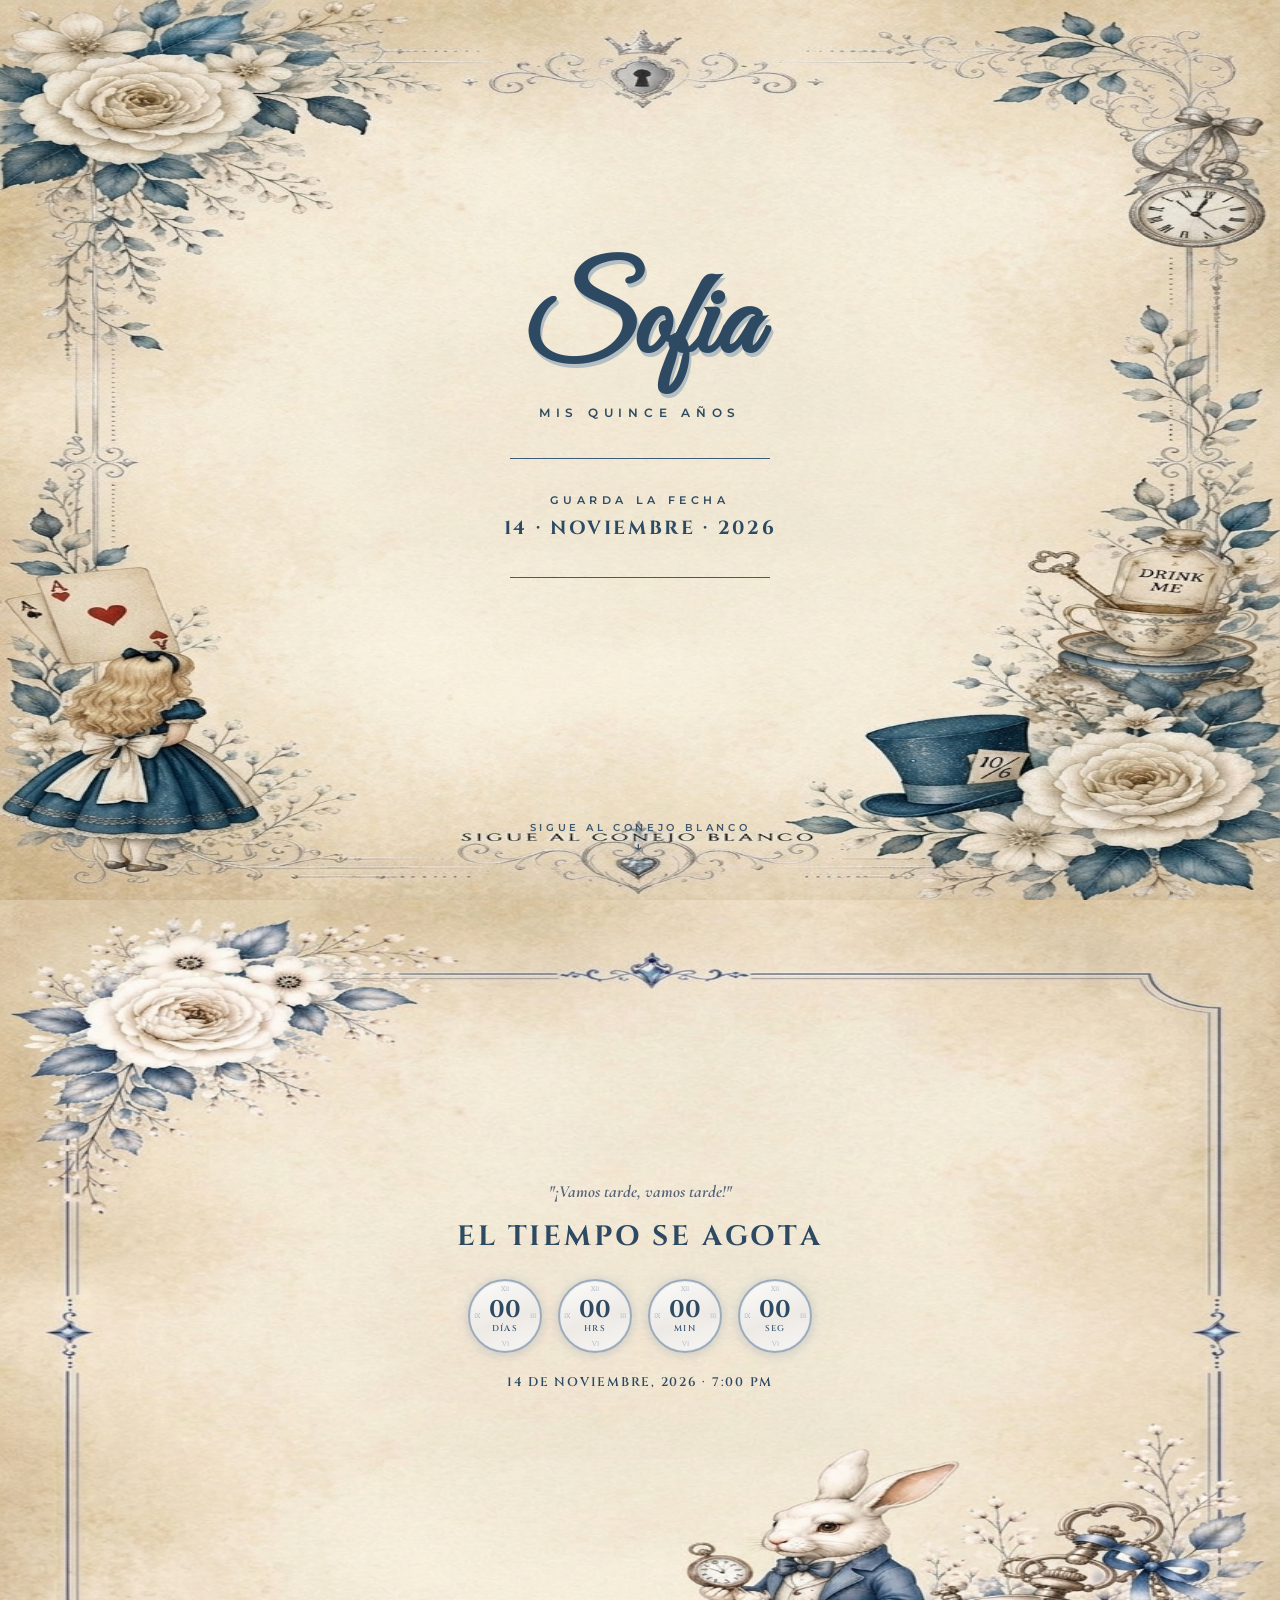
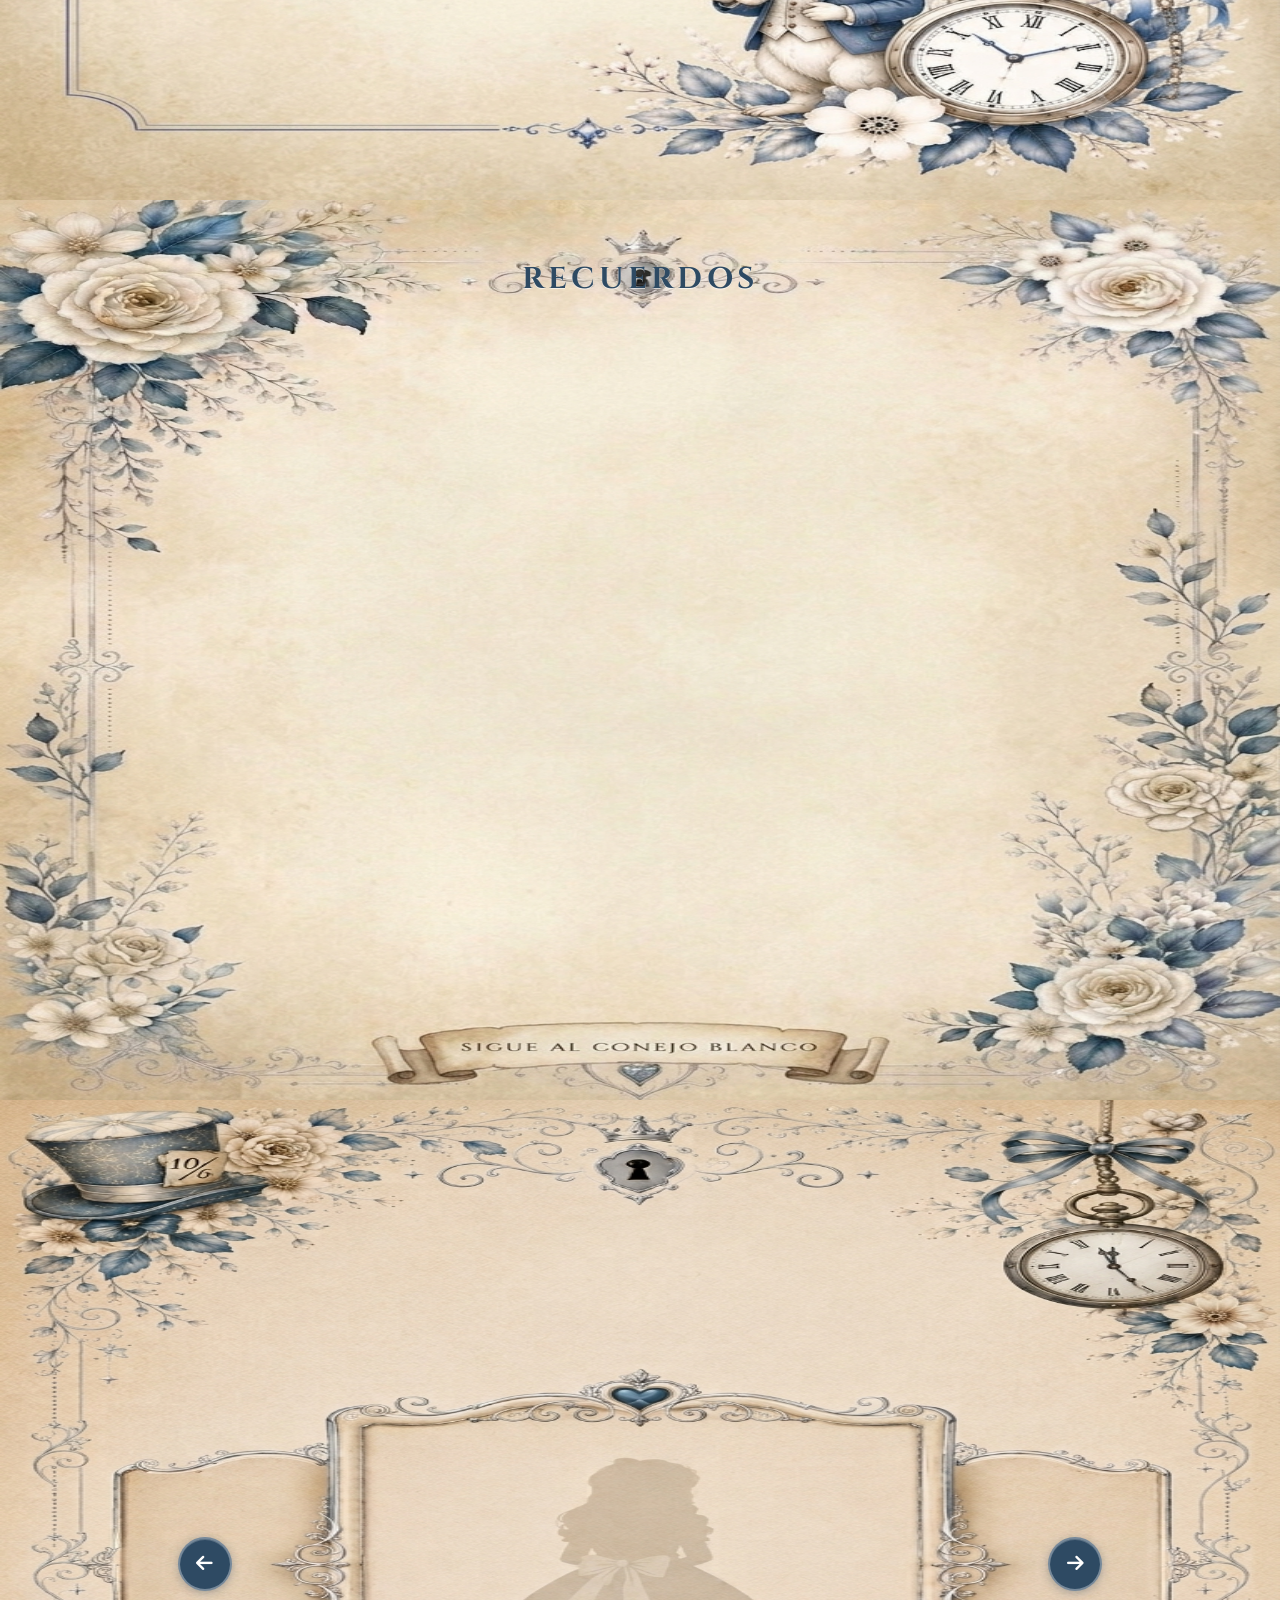
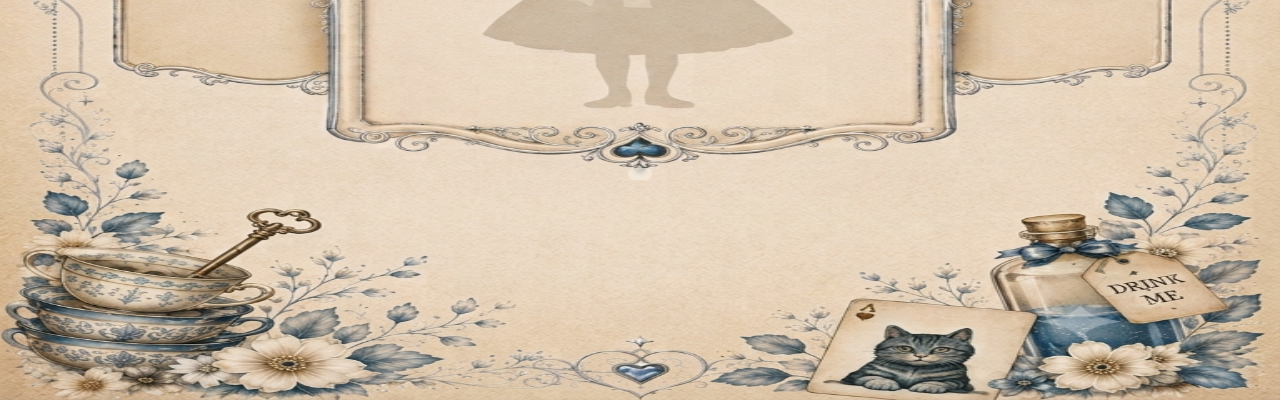
==== index.html @ 4b19b715 "Invitación XV años Sofia" ====
<!DOCTYPE html>
<html lang="es">
<head>
  <meta charset="UTF-8">
  <meta name="viewport" content="width=device-width, initial-scale=1.0">
  <meta name="description" content="Invitación XV Años de Sofia · Alicia en el País de las Maravillas">
  <title>XV Años de Sofia · Alicia en el País de las Maravillas</title>
  <link rel="stylesheet" href="https://cdnjs.cloudflare.com/ajax/libs/font-awesome/6.5.1/css/all.min.css">
  <link rel="stylesheet" href="css/main.css">
</head>
<body>

  <!-- Sección 1 — Presentación -->
  <section id="presentacion" class="invite-card" style="--ar: 853/1280;">
    <img class="bg reveal" src="assets/images/bg-presentacion.png" alt="Marco decorativo Alicia en el País de las Maravillas">

    <div class="content">
      <h1 class="name" id="presentacion-name">
        <span class="name__shadow" aria-hidden="true">Sofia</span>
        <span class="name__front">Sofia</span>
      </h1>
      <p class="subtitle" id="presentacion-subtitle">Mis quince años</p>
      <div class="presentacion__line" id="presentacion-line" aria-hidden="true"></div>
      <div class="date-tag">
        <span class="date-tag__label" id="presentacion-guarda">Guarda la fecha</span>
        <span class="date-tag__value" id="presentacion-fecha">14 · Noviembre · 2026</span>
      </div>
      <div class="presentacion__line presentacion__line--bottom" id="presentacion-line-bottom" aria-hidden="true"></div>
    </div>

    <a href="#contador" class="scroll-cue">
      Sigue al Conejo Blanco
      <span class="arrow">↓</span>
    </a>
  </section>

  <!-- Sección 2 — Contador -->
  <section id="contador" class="invite-card" style="--ar: 904/1280;">
    <img class="bg reveal" src="assets/images/bg-contador.png" alt="Marco decorativo del Conejo Blanco">

    <div class="content">
      <p class="eyebrow reveal">"¡Vamos tarde, vamos tarde!"</p>
      <h2 class="heading reveal draw-title" data-draw="El tiempo se agota">El tiempo se agota</h2>

      <div class="countdown reveal" id="countdown">
        <div class="watch">
          <span class="roman xii">XII</span><span class="roman iii">III</span>
          <span class="roman vi">VI</span><span class="roman ix">IX</span>
          <span class="watch__num" id="cd-days">00</span>
          <span class="watch__label">Días</span>
        </div>
        <div class="watch">
          <span class="roman xii">XII</span><span class="roman iii">III</span>
          <span class="roman vi">VI</span><span class="roman ix">IX</span>
          <span class="watch__num" id="cd-hours">00</span>
          <span class="watch__label">Hrs</span>
        </div>
        <div class="watch">
          <span class="roman xii">XII</span><span class="roman iii">III</span>
          <span class="roman vi">VI</span><span class="roman ix">IX</span>
          <span class="watch__num" id="cd-mins">00</span>
          <span class="watch__label">Min</span>
        </div>
        <div class="watch">
          <span class="roman xii">XII</span><span class="roman iii">III</span>
          <span class="roman vi">VI</span><span class="roman ix">IX</span>
          <span class="watch__num" id="cd-secs">00</span>
          <span class="watch__label">Seg</span>
        </div>
      </div>

      <p class="date-small reveal">14 de noviembre, 2026 · 7:00 PM</p>
    </div>
  </section>

  <!-- Sección 3 — Galería -->
  <section id="galeria" class="invite-card" style="--ar: 848/1256;">
    <img class="bg reveal" src="assets/galeria/fondo.png" alt="Marco decorativo con rosas azules y blancas">

    <div class="content">
      <h2 class="galeria__title reveal draw-title" data-draw="Recuerdos">Recuerdos</h2>

      <div class="galeria__frames" id="galeria-frames">
        <figure class="g-frame g-frame--gold"   style="--top:13%; --left:7%;  --rot:-6deg;">
          <div class="g-frame__mat"><img class="g-frame__photo" src="assets/galeria/download.jpg" alt="Sofia"></div>
        </figure>
        <figure class="g-frame g-frame--silver" style="--top:15%; --left:55%; --rot:5deg;">
          <div class="g-frame__mat"><img class="g-frame__photo" src="assets/galeria/download (1).jpg" alt="Sofia"></div>
        </figure>
        <figure class="g-frame g-frame--silver" style="--top:40%; --left:16%; --rot:4deg;">
          <div class="g-frame__mat"><img class="g-frame__photo" src="assets/galeria/download.jpg" alt="Sofia"></div>
        </figure>
        <figure class="g-frame g-frame--gold"   style="--top:41%; --left:57%; --rot:-5deg;">
          <div class="g-frame__mat"><img class="g-frame__photo" src="assets/galeria/download (1).jpg" alt="Sofia"></div>
        </figure>
        <figure class="g-frame g-frame--gold"   style="--top:64%; --left:9%;  --rot:5deg;">
          <div class="g-frame__mat"><img class="g-frame__photo" src="assets/galeria/download.jpg" alt="Sofia"></div>
        </figure>
        <figure class="g-frame g-frame--silver" style="--top:65%; --left:53%; --rot:-4deg;">
          <div class="g-frame__mat"><img class="g-frame__photo" src="assets/galeria/download (1).jpg" alt="Sofia"></div>
        </figure>
      </div>
    </div>
  </section>

  <!-- Sección 4 — Galería 2 (carrusel) -->
  <section id="galeria2" class="invite-card" style="--ar: 853/1280;">
    <img class="bg reveal" src="assets/images/bg-carrusel.png" alt="Galería con marco victoriano y flechas">

    <div class="content">
      <div class="carrusel" id="carrusel">
        <div class="carrusel__viewport"></div>

        <button type="button" class="carrusel__btn carrusel__btn--prev" aria-label="Foto anterior">
          <i class="fa-solid fa-arrow-left" aria-hidden="true"></i>
        </button>
        <button type="button" class="carrusel__btn carrusel__btn--next" aria-label="Foto siguiente">
          <i class="fa-solid fa-arrow-right" aria-hidden="true"></i>
        </button>

        <div class="carrusel__dots" role="tablist" aria-label="Fotos de la galería"></div>
      </div>
    </div>
  </section>

  <script type="module" src="js/main.js"></script>
</body>
</html>
---- css/main.css ----
@import url('base.css');
@import url('presentacion.css');
@import url('contador.css');
@import url('galeria.css');
@import url('galeria2.css');
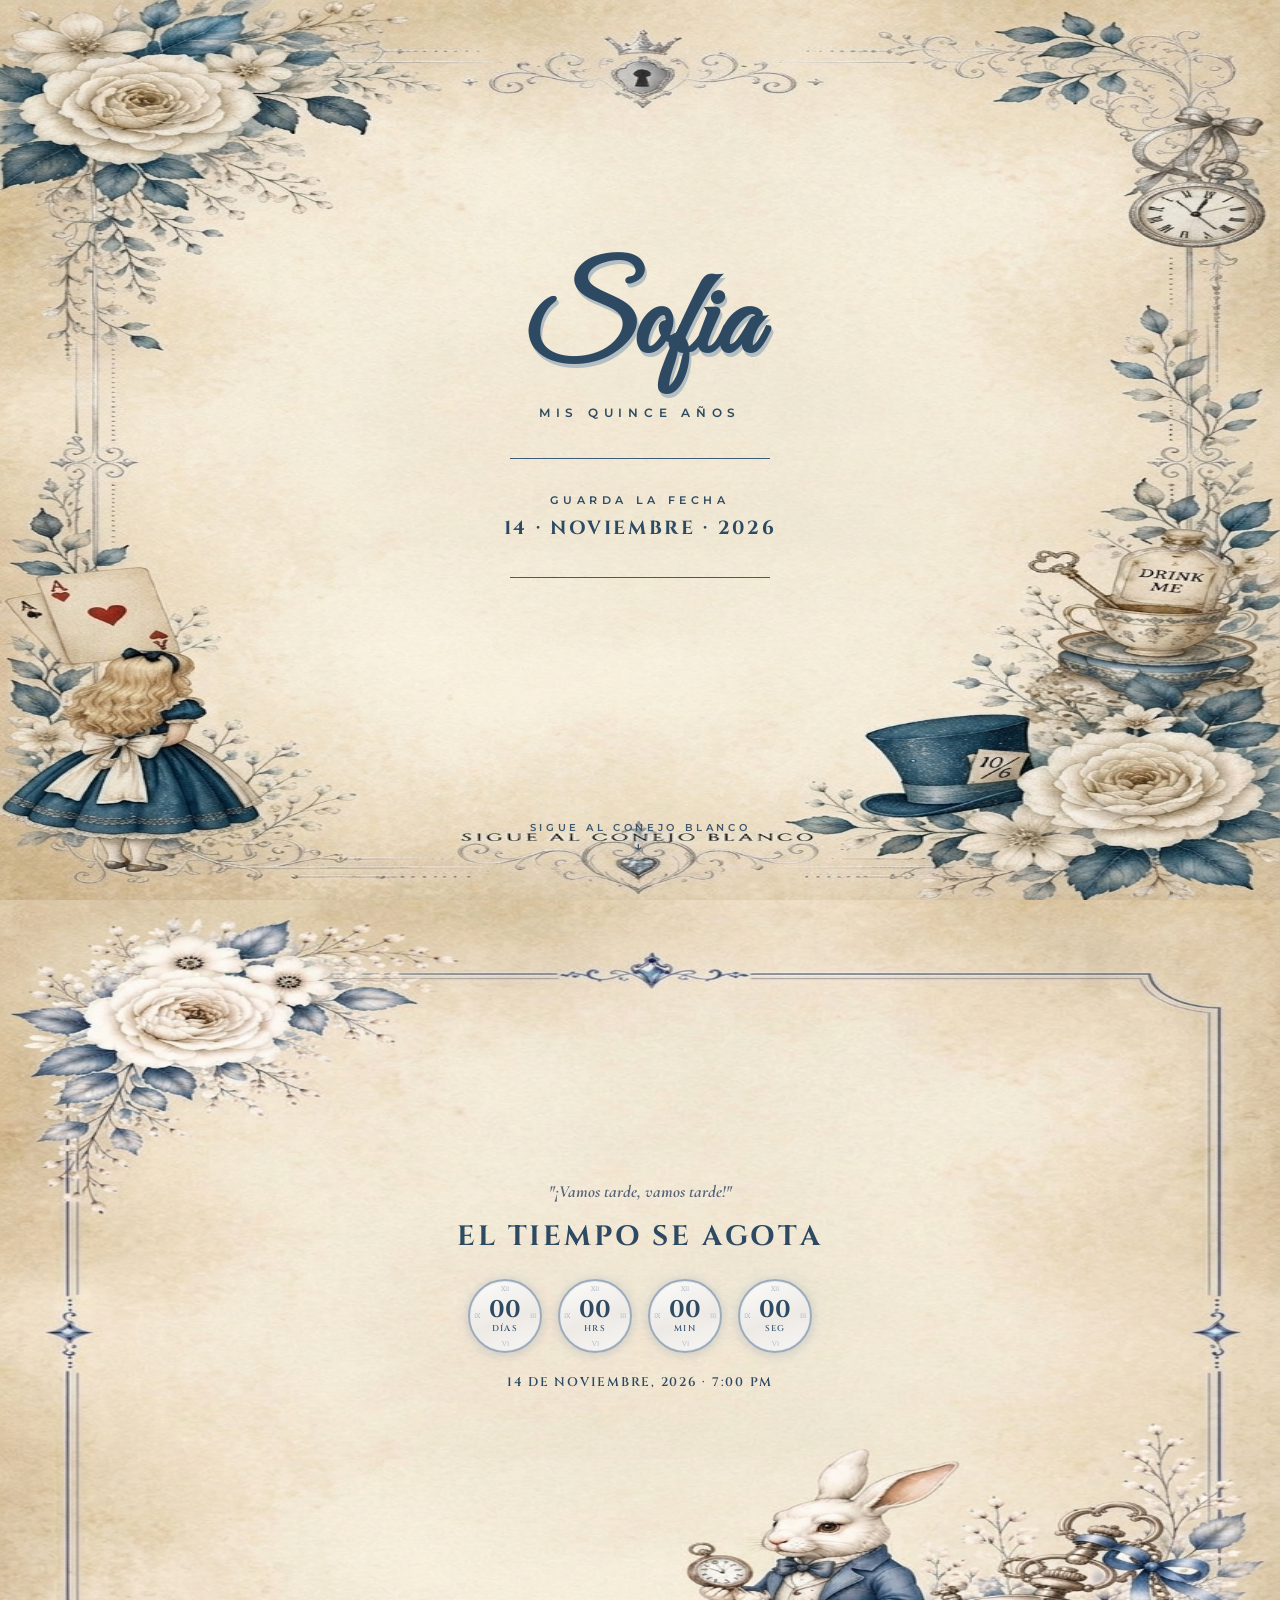
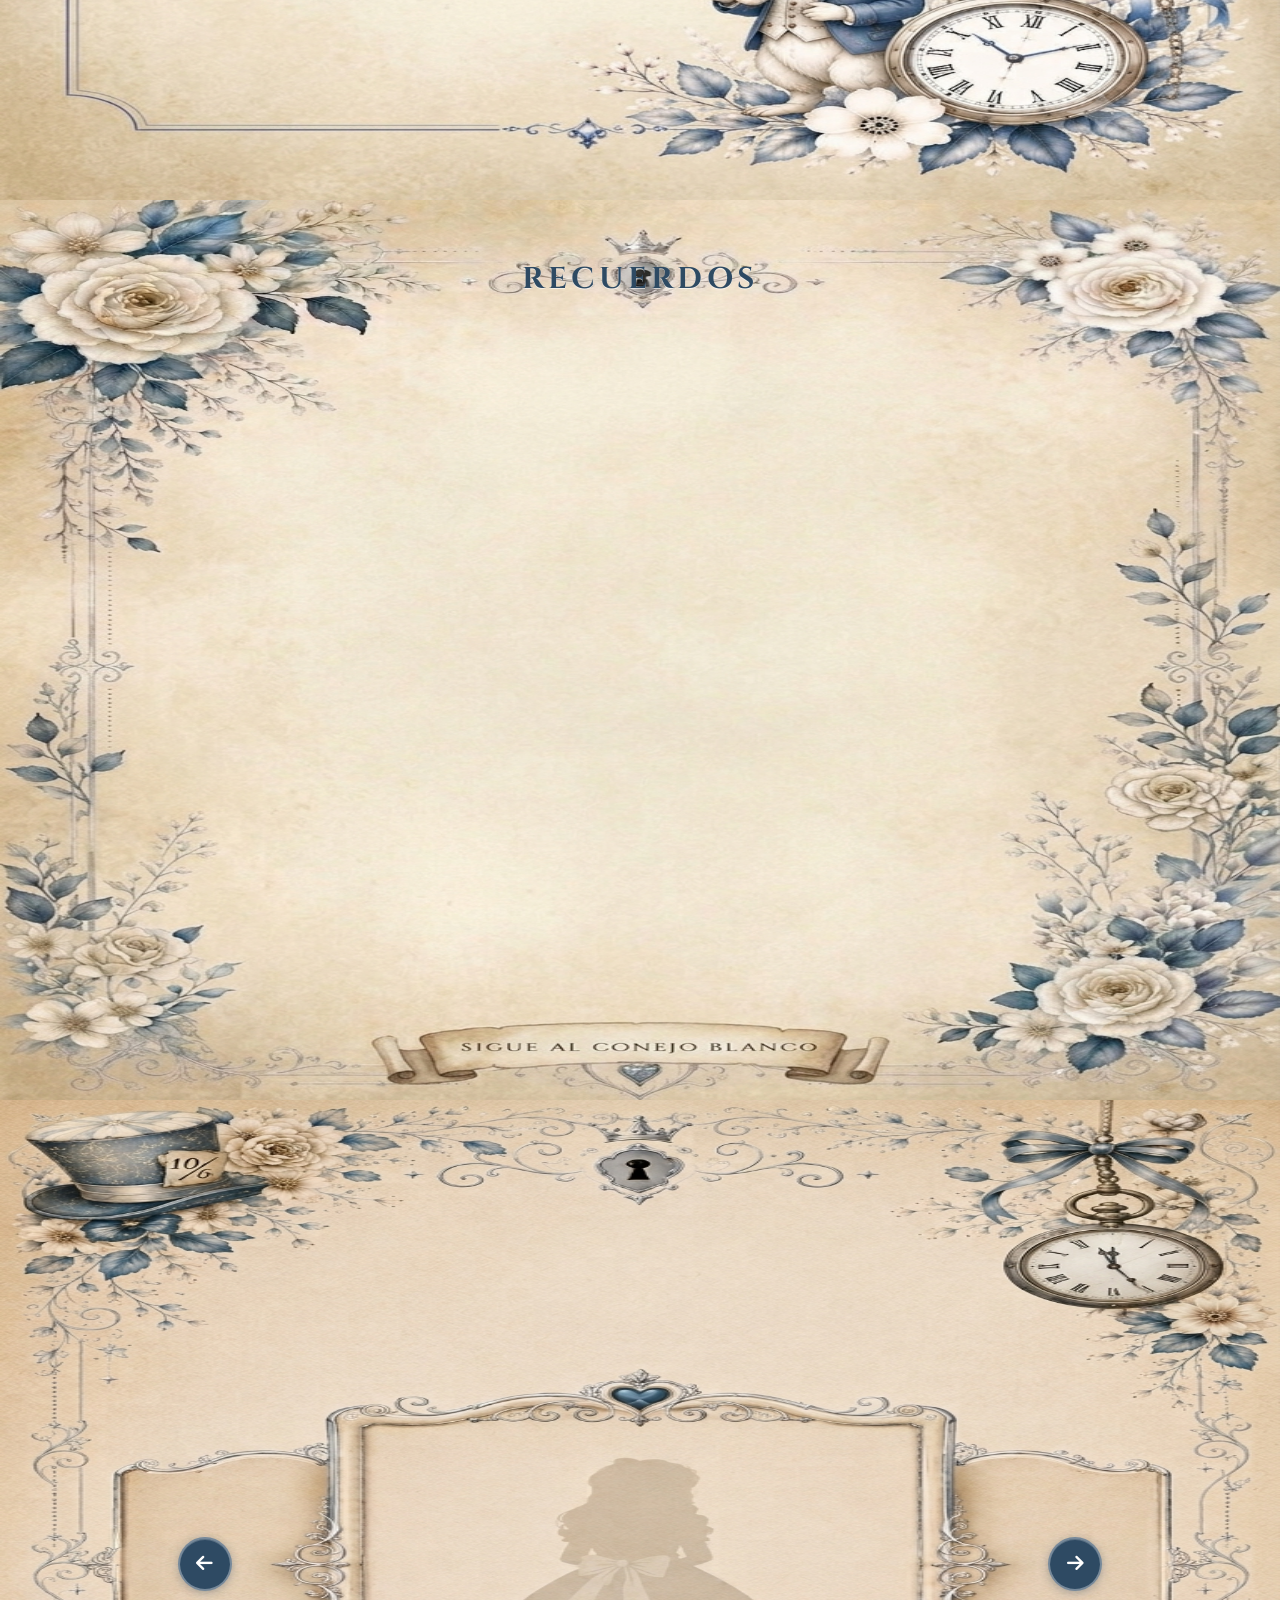
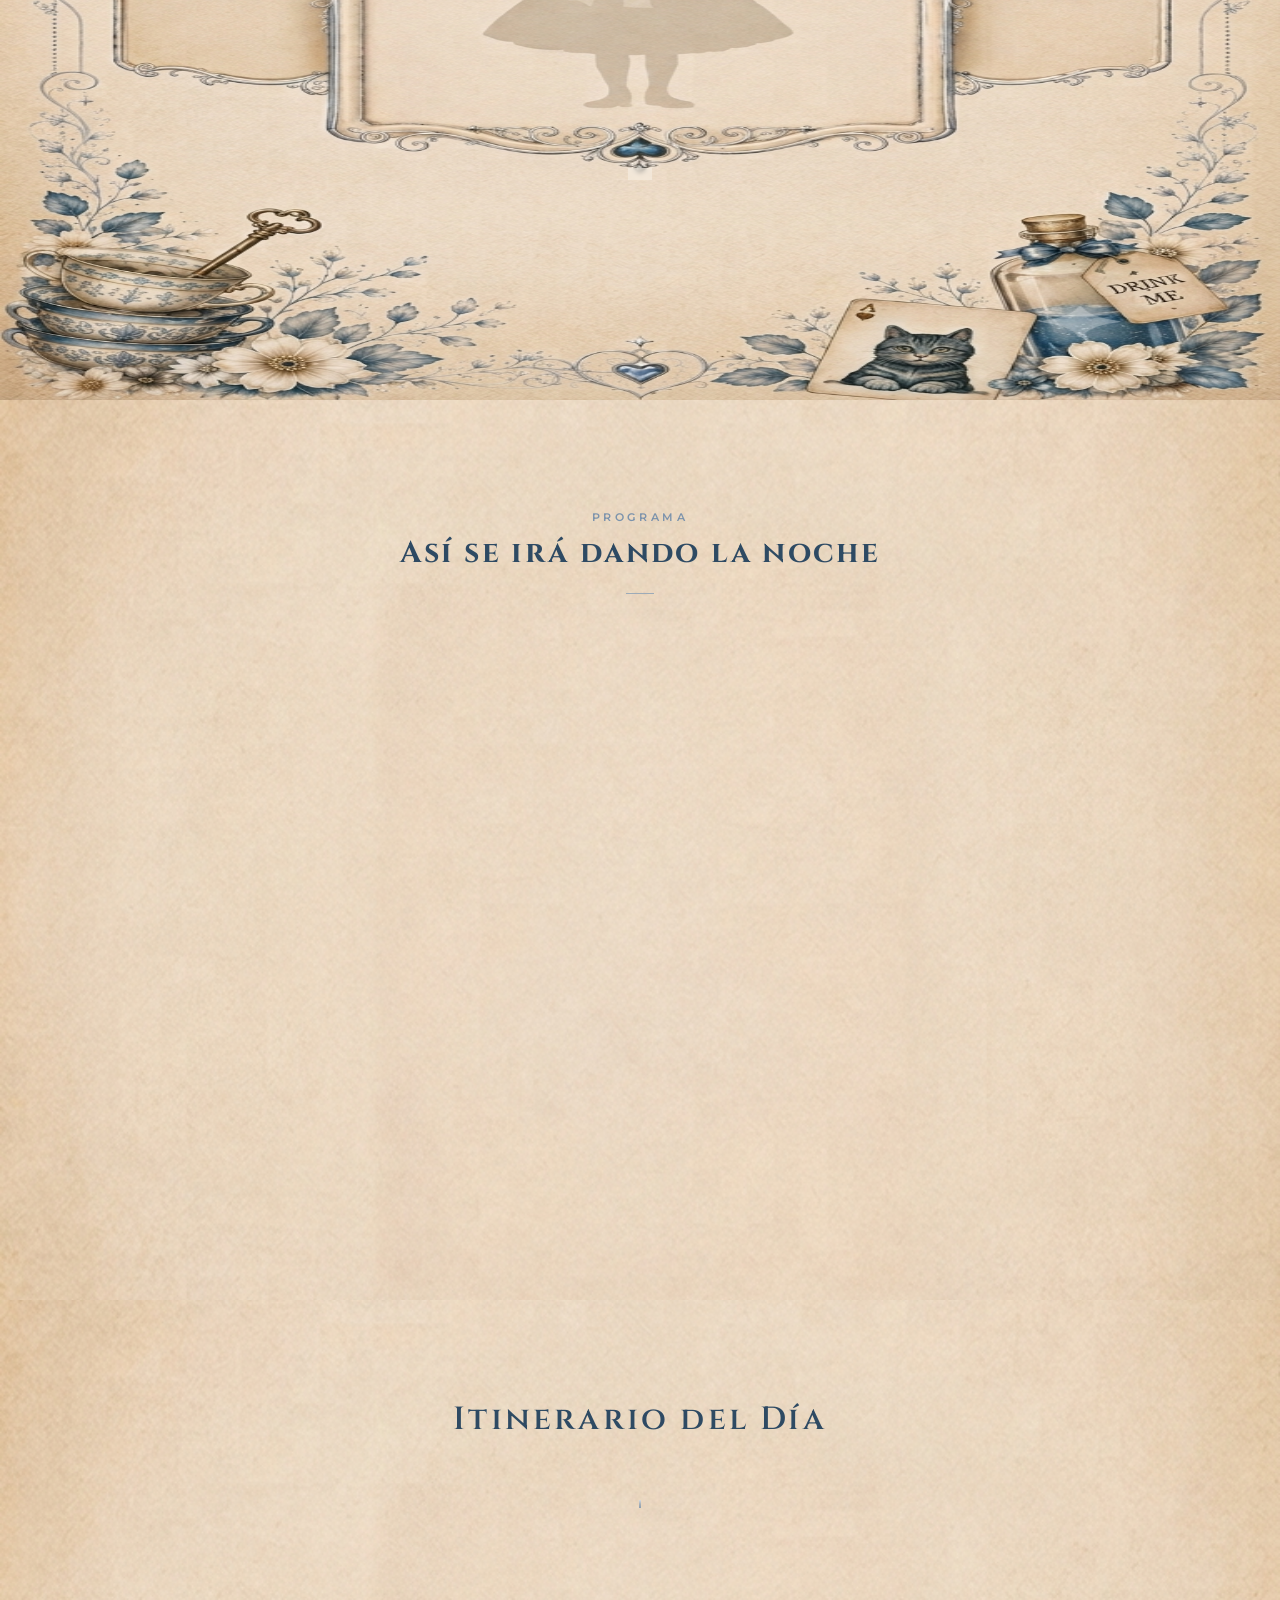
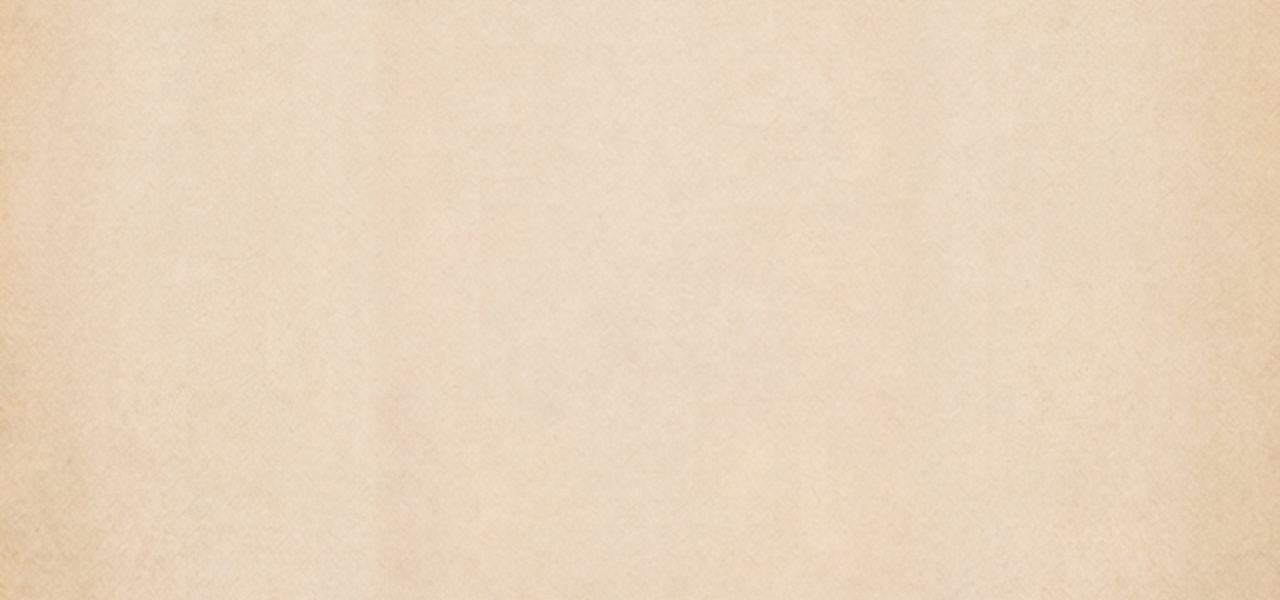
==== commit 3e3061e5: "primera fase" ====
--- a/index.html
+++ b/index.html
@@ -123,6 +123,57 @@
     </div>
   </section>
 
+  <!-- Sección 5 — Itinerario -->
+  <section id="itinerario" class="invite-card" style="--ar: 768/1376;">
+    <img class="bg reveal" src="assets/images/bg-itinerario.png" alt="Fondo decorativo del itinerario">
+
+    <div class="content">
+      <header class="itinerario__header reveal">
+        <p class="itinerario__eyebrow">Programa</p>
+        <h2 class="itinerario__title">Así se irá dando la noche</h2>
+        <div class="itinerario__rule" aria-hidden="true"></div>
+      </header>
+
+      <div class="itinerario__timeline" id="itinerario-timeline">
+        <svg class="itinerario__thread" id="itinerario-thread" aria-hidden="true">
+          <defs>
+            <linearGradient id="itinerario-gradient" x1="0" y1="0" x2="0" y2="1">
+              <stop offset="0%" stop-color="var(--silver-bright)" />
+              <stop offset="55%" stop-color="var(--silver-mid)" />
+              <stop offset="100%" stop-color="var(--slate-blue)" />
+            </linearGradient>
+          </defs>
+          <path id="itinerario-thread-path" d="" fill="none" stroke="url(#itinerario-gradient)" stroke-width="3" />
+        </svg>
+        <div class="itinerario__items" id="itinerario-items"></div>
+      </div>
+    </div>
+
+    <div class="conejo" aria-hidden="true">
+      <div class="conejo__sprite" role="img" aria-label="Conejo Blanco preocupado">
+        <span class="conejo__frame conejo__frame--1"></span>
+        <span class="conejo__frame conejo__frame--2"></span>
+        <span class="conejo__frame conejo__frame--3"></span>
+      </div>
+    </div>
+  </section>
+
+  <!-- Sección 6 — Itinerario 2 (alternado) -->
+  <section id="itinerario2" class="invite-card" style="--ar: 768/1376;">
+    <img class="bg reveal" src="assets/images/bg-itinerario.png" alt="Fondo decorativo del itinerario">
+
+    <div class="content">
+      <header class="it2__header reveal">
+        <h2 class="it2__title">Itinerario del Día</h2>
+      </header>
+
+      <div class="it2__timeline" id="itinerario2-timeline">
+        <div class="it2__line" aria-hidden="true"></div>
+        <div class="it2__items" id="itinerario2-items"></div>
+      </div>
+    </div>
+  </section>
+
   <script type="module" src="js/main.js"></script>
 </body>
 </html>
--- a/css/main.css
+++ b/css/main.css
@@ -3,3 +3,5 @@
 @import url('contador.css');
 @import url('galeria.css');
 @import url('galeria2.css');
+@import url('itinerario.css');
+@import url('itinerario2.css');
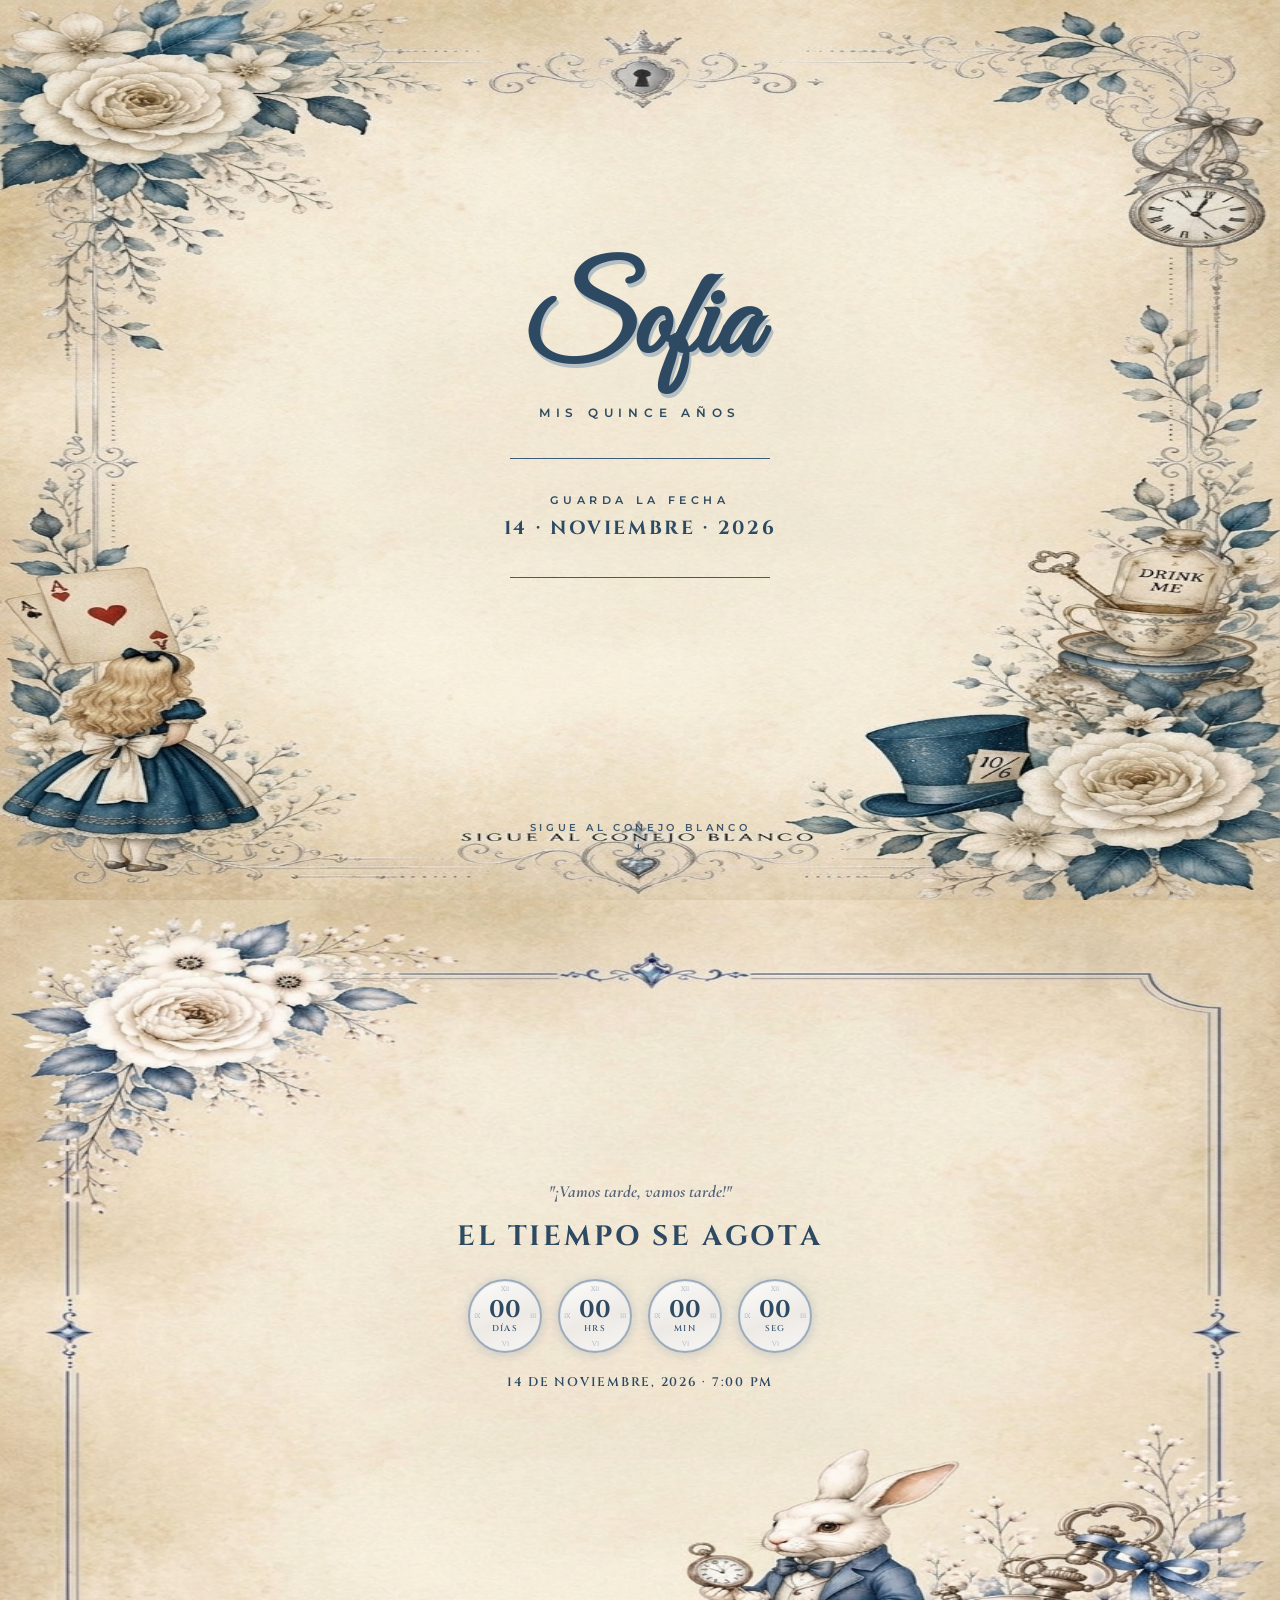
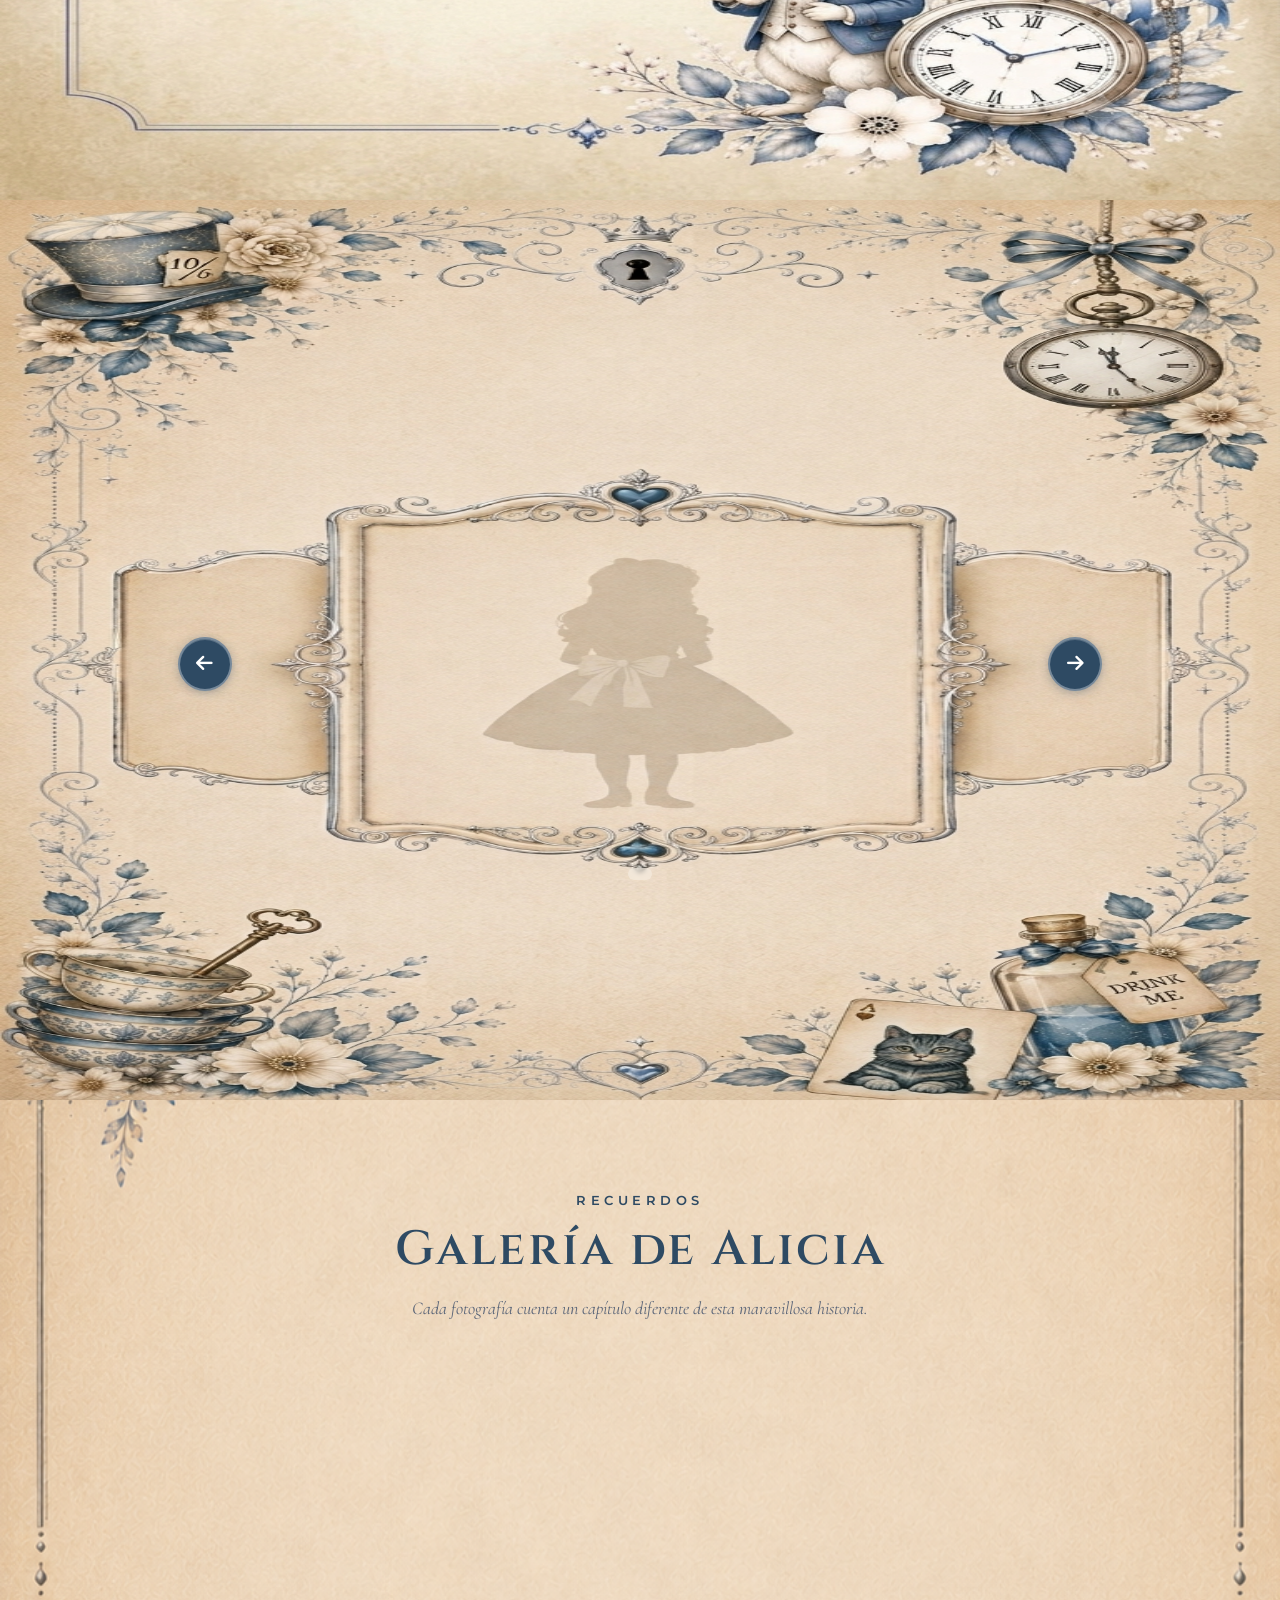
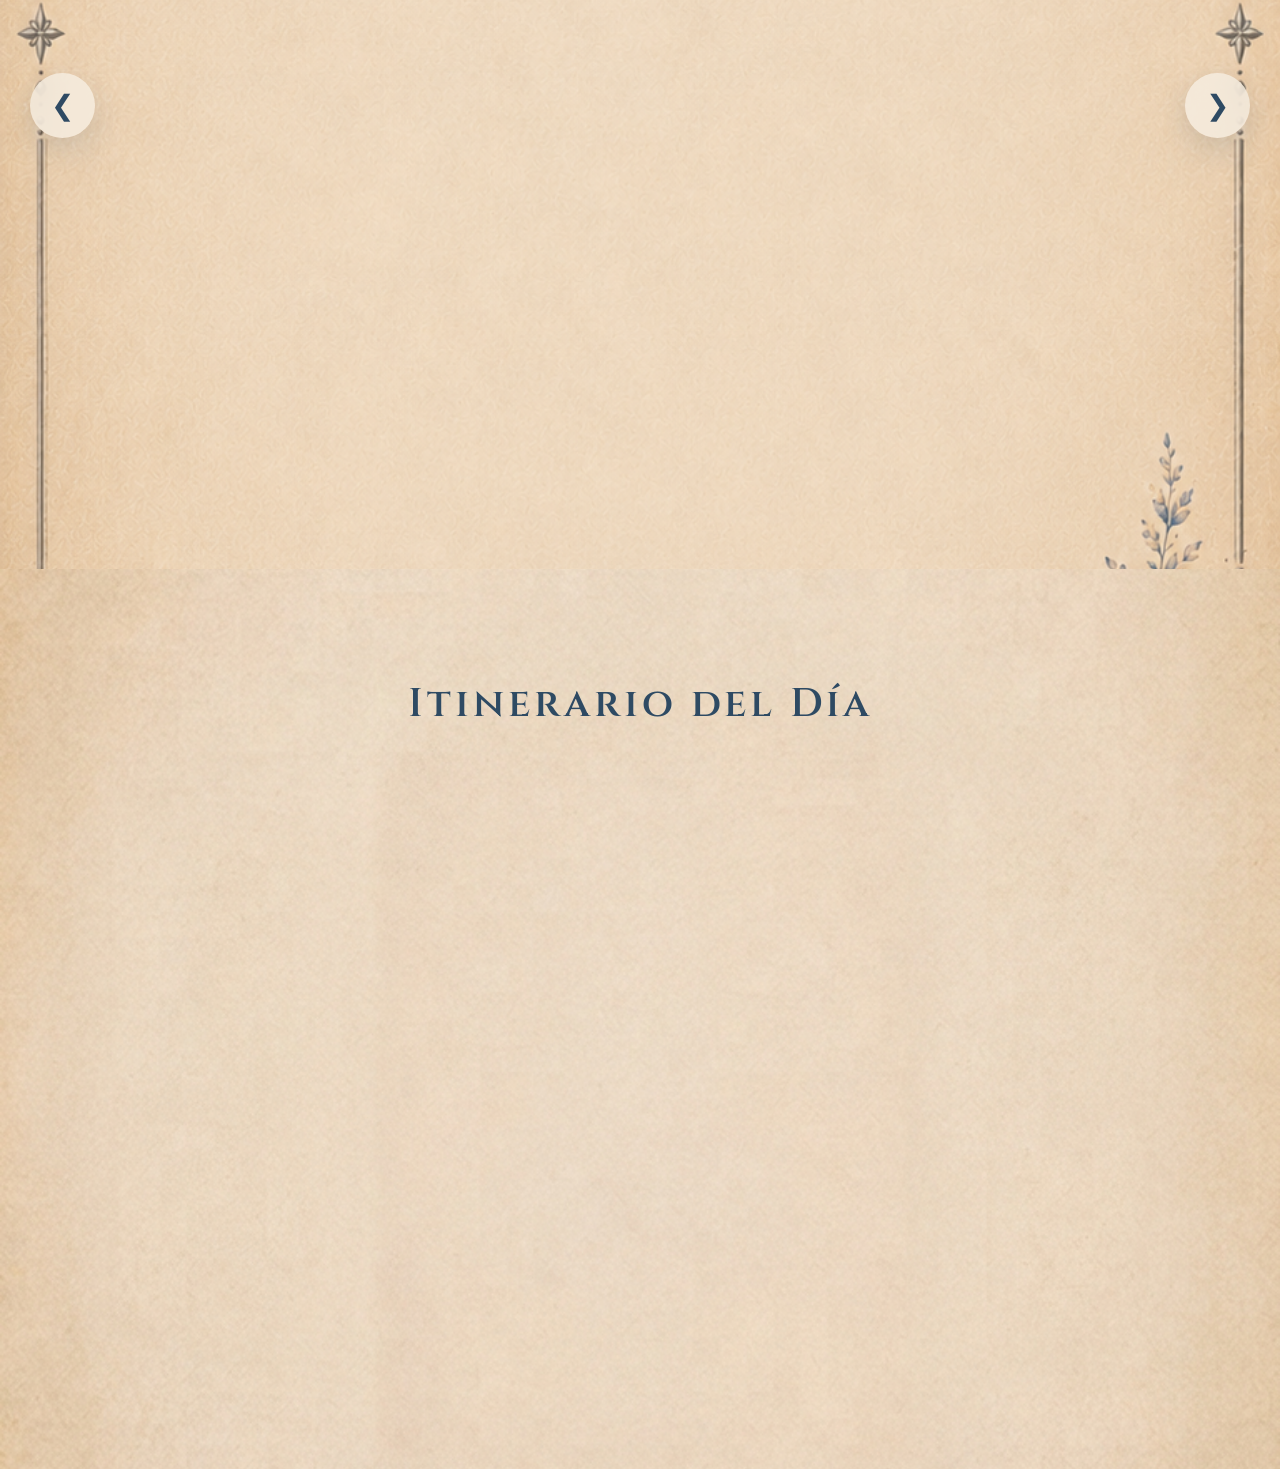
==== commit 84c1ef83: "nueva galeria y animacion en itinerario" ====
--- a/index.html
+++ b/index.html
@@ -73,42 +73,12 @@
     </div>
   </section>
 
-  <!-- Sección 3 — Galería -->
-  <section id="galeria" class="invite-card" style="--ar: 848/1256;">
-    <img class="bg reveal" src="assets/galeria/fondo.png" alt="Marco decorativo con rosas azules y blancas">
-
-    <div class="content">
-      <h2 class="galeria__title reveal draw-title" data-draw="Recuerdos">Recuerdos</h2>
-
-      <div class="galeria__frames" id="galeria-frames">
-        <figure class="g-frame g-frame--gold"   style="--top:13%; --left:7%;  --rot:-6deg;">
-          <div class="g-frame__mat"><img class="g-frame__photo" src="assets/galeria/download.jpg" alt="Sofia"></div>
-        </figure>
-        <figure class="g-frame g-frame--silver" style="--top:15%; --left:55%; --rot:5deg;">
-          <div class="g-frame__mat"><img class="g-frame__photo" src="assets/galeria/download (1).jpg" alt="Sofia"></div>
-        </figure>
-        <figure class="g-frame g-frame--silver" style="--top:40%; --left:16%; --rot:4deg;">
-          <div class="g-frame__mat"><img class="g-frame__photo" src="assets/galeria/download.jpg" alt="Sofia"></div>
-        </figure>
-        <figure class="g-frame g-frame--gold"   style="--top:41%; --left:57%; --rot:-5deg;">
-          <div class="g-frame__mat"><img class="g-frame__photo" src="assets/galeria/download (1).jpg" alt="Sofia"></div>
-        </figure>
-        <figure class="g-frame g-frame--gold"   style="--top:64%; --left:9%;  --rot:5deg;">
-          <div class="g-frame__mat"><img class="g-frame__photo" src="assets/galeria/download.jpg" alt="Sofia"></div>
-        </figure>
-        <figure class="g-frame g-frame--silver" style="--top:65%; --left:53%; --rot:-4deg;">
-          <div class="g-frame__mat"><img class="g-frame__photo" src="assets/galeria/download (1).jpg" alt="Sofia"></div>
-        </figure>
-      </div>
-    </div>
-  </section>
-
-  <!-- Sección 4 — Galería 2 (carrusel) -->
+  <!-- Sección 3 — Galería (carrusel) -->
   <section id="galeria2" class="invite-card" style="--ar: 853/1280;">
     <img class="bg reveal" src="assets/images/bg-carrusel.png" alt="Galería con marco victoriano y flechas">
 
     <div class="content">
-      <div class="carrusel" id="carrusel">
+      <div class="carrusel">
         <div class="carrusel__viewport"></div>
 
         <button type="button" class="carrusel__btn carrusel__btn--prev" aria-label="Foto anterior">
@@ -123,42 +93,28 @@
     </div>
   </section>
 
-  <!-- Sección 5 — Itinerario -->
-  <section id="itinerario" class="invite-card" style="--ar: 768/1376;">
-    <img class="bg reveal" src="assets/images/bg-itinerario.png" alt="Fondo decorativo del itinerario">
+  <!-- Sección 4 — Galería coverflow -->
+  <section id="galeria-coverflow" class="invite-card" style="--ar: 941/1672;" aria-label="Galería de recuerdos">
+    <img class="bg reveal" src="assets/images/carrusel-animado.png" alt="Fondo decorativo con rosas">
 
-    <div class="content">
-      <header class="itinerario__header reveal">
-        <p class="itinerario__eyebrow">Programa</p>
-        <h2 class="itinerario__title">Así se irá dando la noche</h2>
-        <div class="itinerario__rule" aria-hidden="true"></div>
+    <div class="content gcv__content">
+      <header class="gcv__header">
+        <span class="gcv__eyebrow">Recuerdos</span>
+        <h2 class="gcv__title">Galería de Alicia</h2>
+        <p class="gcv__lead">Cada fotografía cuenta un capítulo diferente de esta maravillosa historia.</p>
       </header>
 
-      <div class="itinerario__timeline" id="itinerario-timeline">
-        <svg class="itinerario__thread" id="itinerario-thread" aria-hidden="true">
-          <defs>
-            <linearGradient id="itinerario-gradient" x1="0" y1="0" x2="0" y2="1">
-              <stop offset="0%" stop-color="var(--silver-bright)" />
-              <stop offset="55%" stop-color="var(--silver-mid)" />
-              <stop offset="100%" stop-color="var(--slate-blue)" />
-            </linearGradient>
-          </defs>
-          <path id="itinerario-thread-path" d="" fill="none" stroke="url(#itinerario-gradient)" stroke-width="3" />
-        </svg>
-        <div class="itinerario__items" id="itinerario-items"></div>
+      <div class="gcv__coverflow">
+        <button type="button" class="gcv__nav gcv__nav--prev" aria-label="Foto anterior">❮</button>
+        <div class="gcv__track"></div>
+        <button type="button" class="gcv__nav gcv__nav--next" aria-label="Foto siguiente">❯</button>
       </div>
-    </div>
 
-    <div class="conejo" aria-hidden="true">
-      <div class="conejo__sprite" role="img" aria-label="Conejo Blanco preocupado">
-        <span class="conejo__frame conejo__frame--1"></span>
-        <span class="conejo__frame conejo__frame--2"></span>
-        <span class="conejo__frame conejo__frame--3"></span>
-      </div>
+      <div class="gcv__indicators" role="tablist" aria-label="Fotos de la galería"></div>
     </div>
   </section>
 
-  <!-- Sección 6 — Itinerario 2 (alternado) -->
+  <!-- Sección 5 — Itinerario -->
   <section id="itinerario2" class="invite-card" style="--ar: 768/1376;">
     <img class="bg reveal" src="assets/images/bg-itinerario.png" alt="Fondo decorativo del itinerario">
 
--- a/css/main.css
+++ b/css/main.css
@@ -1,7 +1,6 @@
 @import url('base.css');
 @import url('presentacion.css');
 @import url('contador.css');
-@import url('galeria.css');
 @import url('galeria2.css');
-@import url('itinerario.css');
+@import url('../galeria-coverflow/coverflow.css');
 @import url('itinerario2.css');
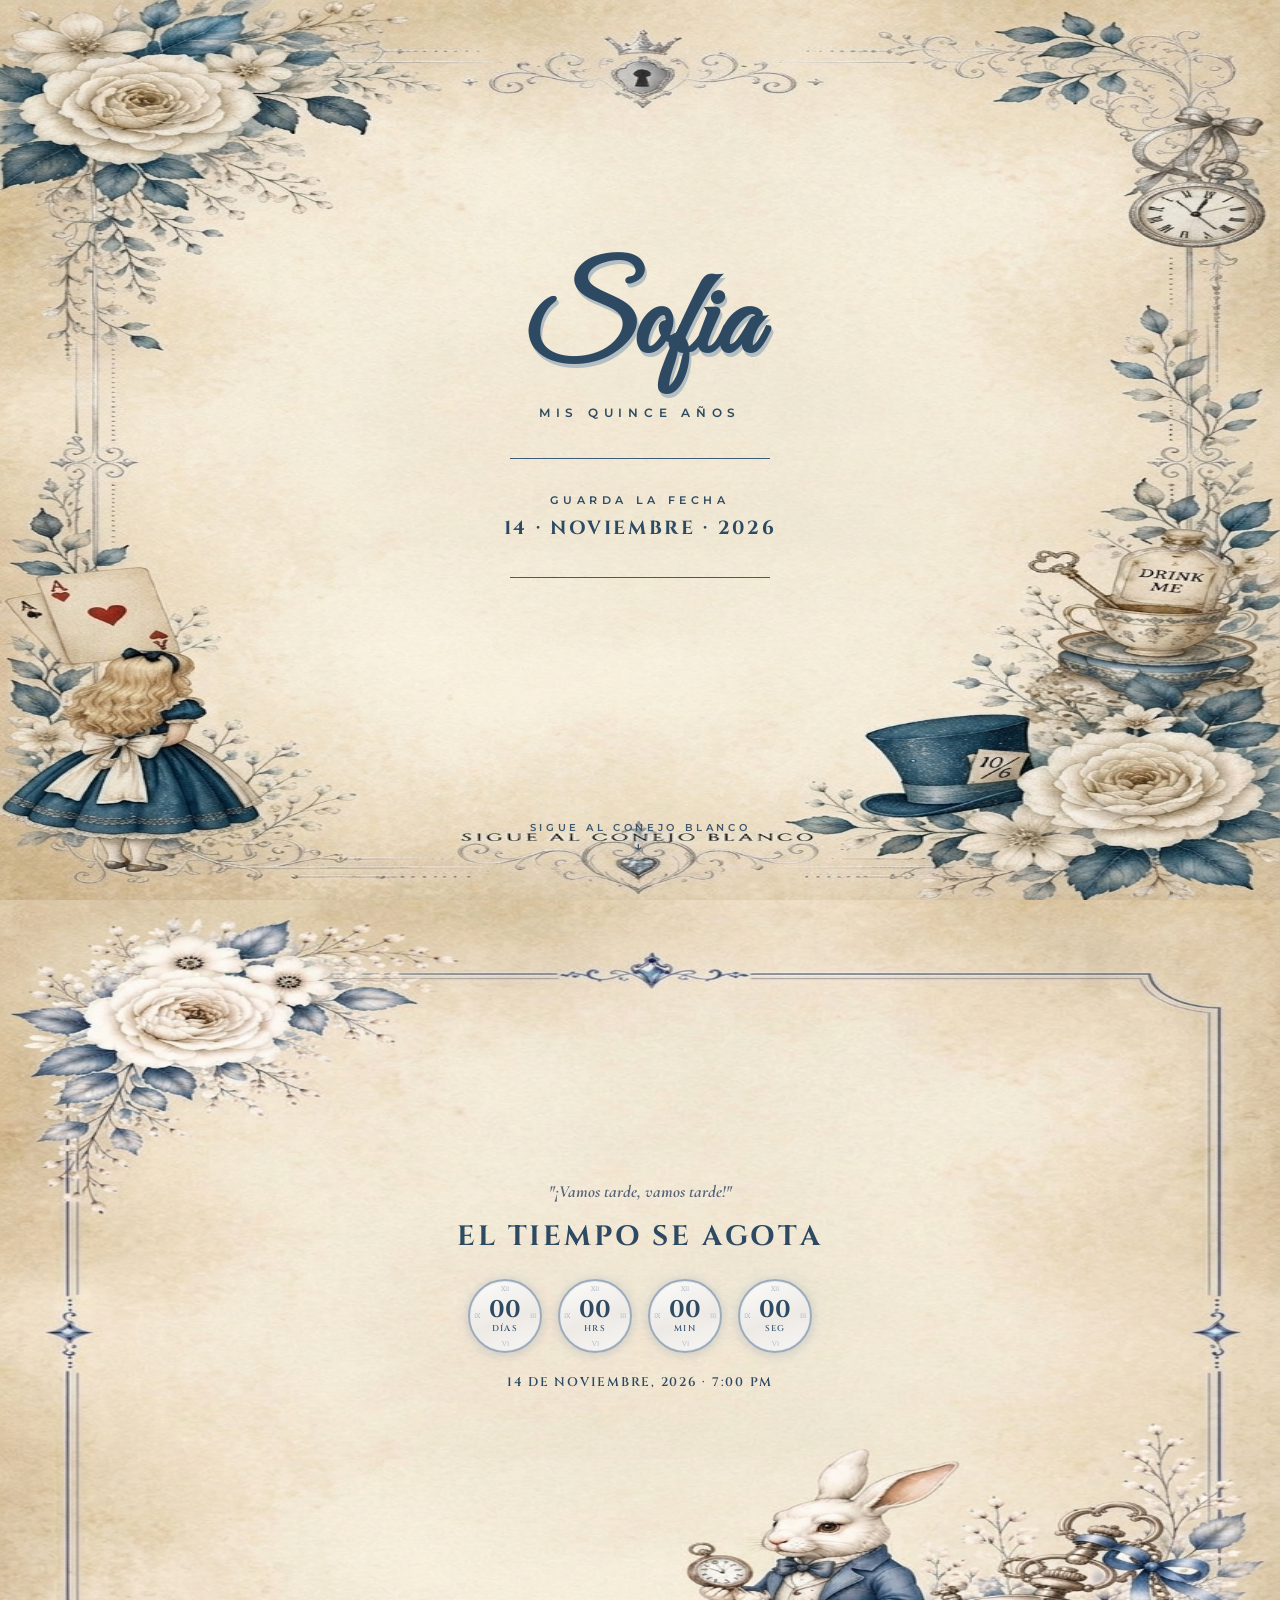
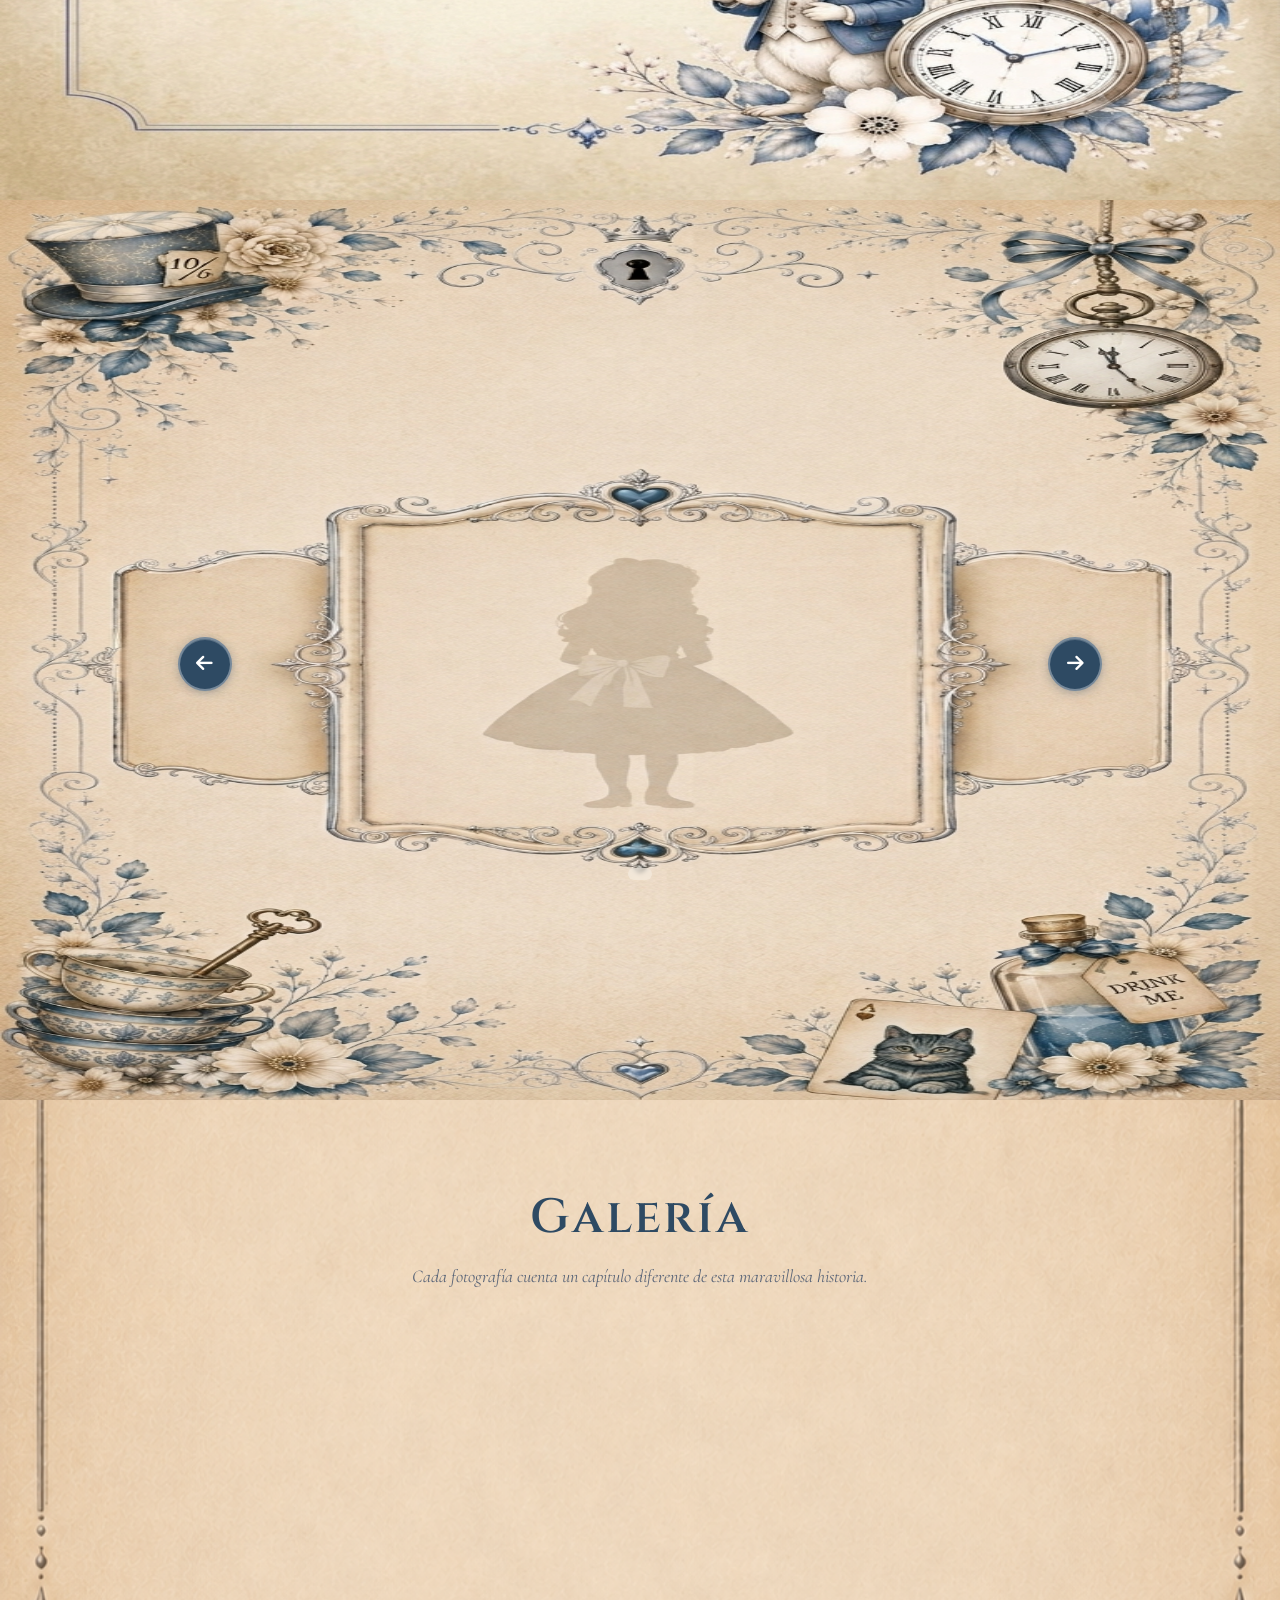
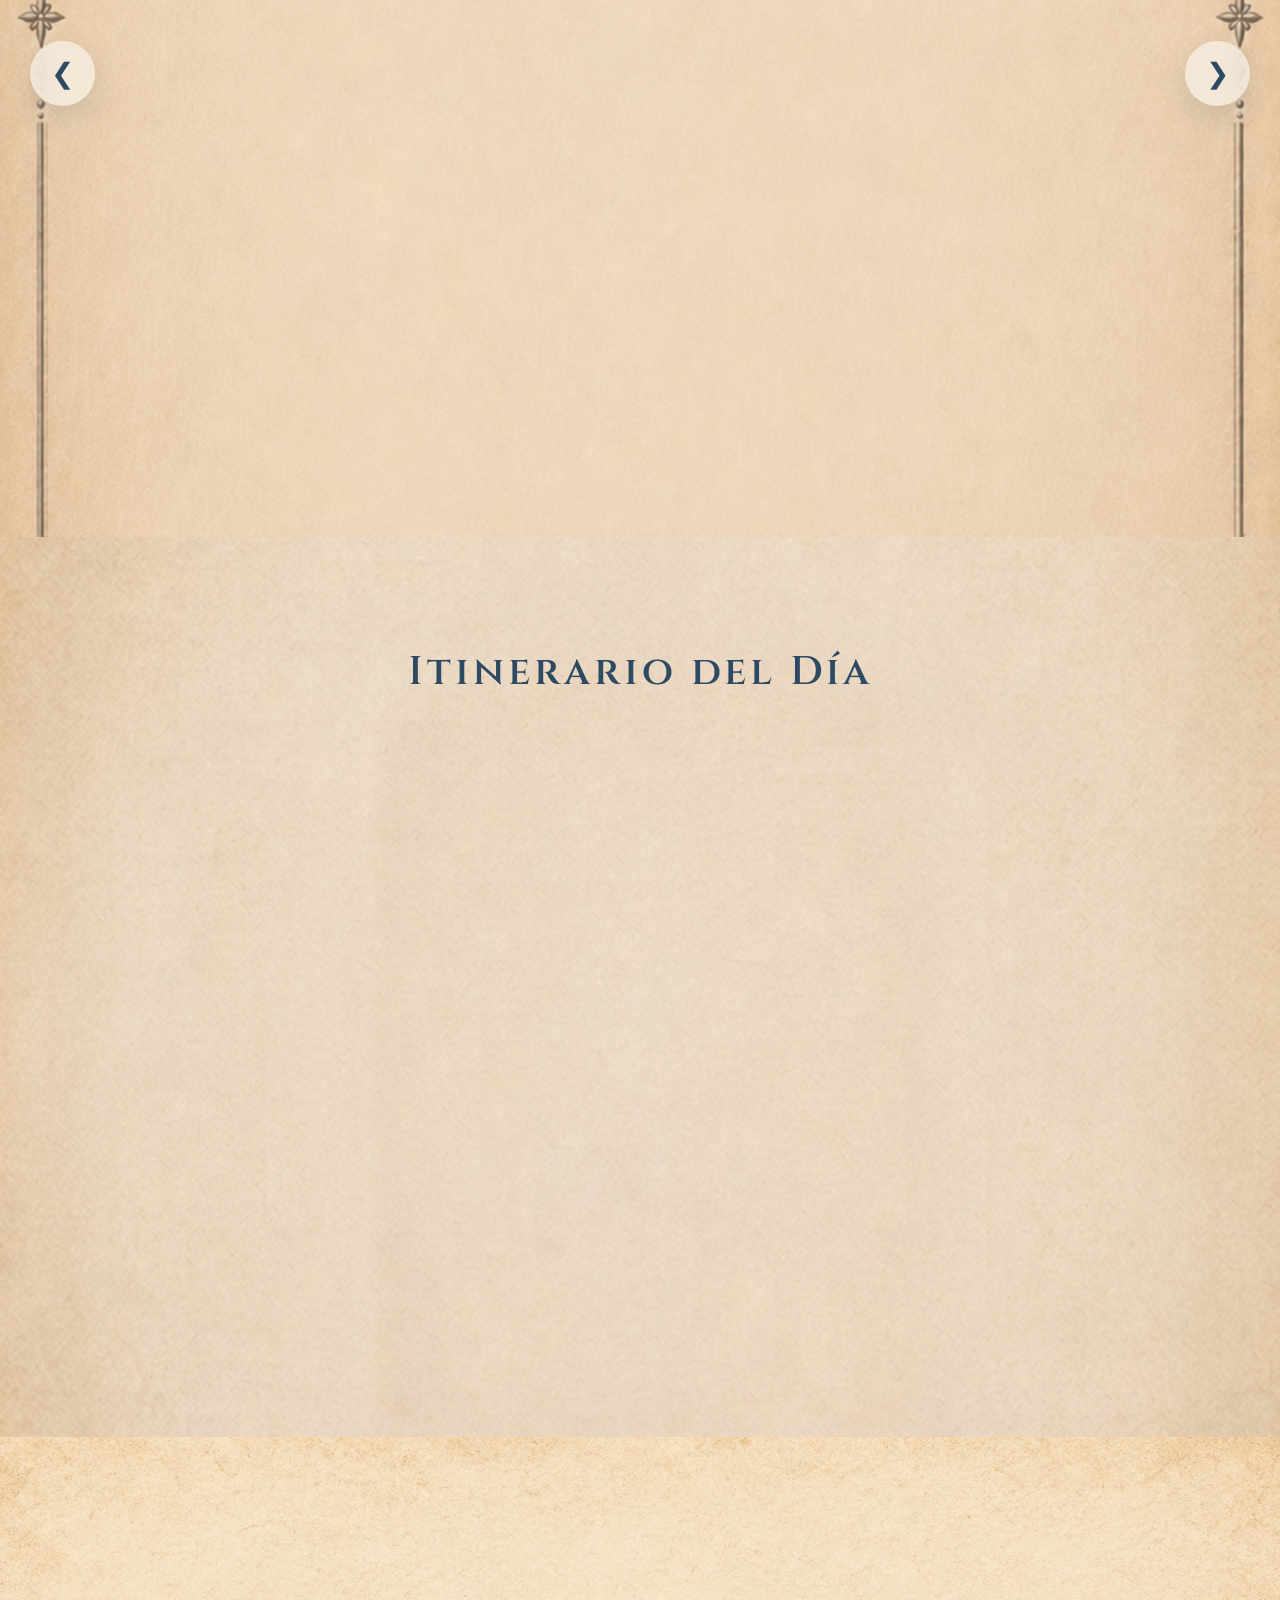
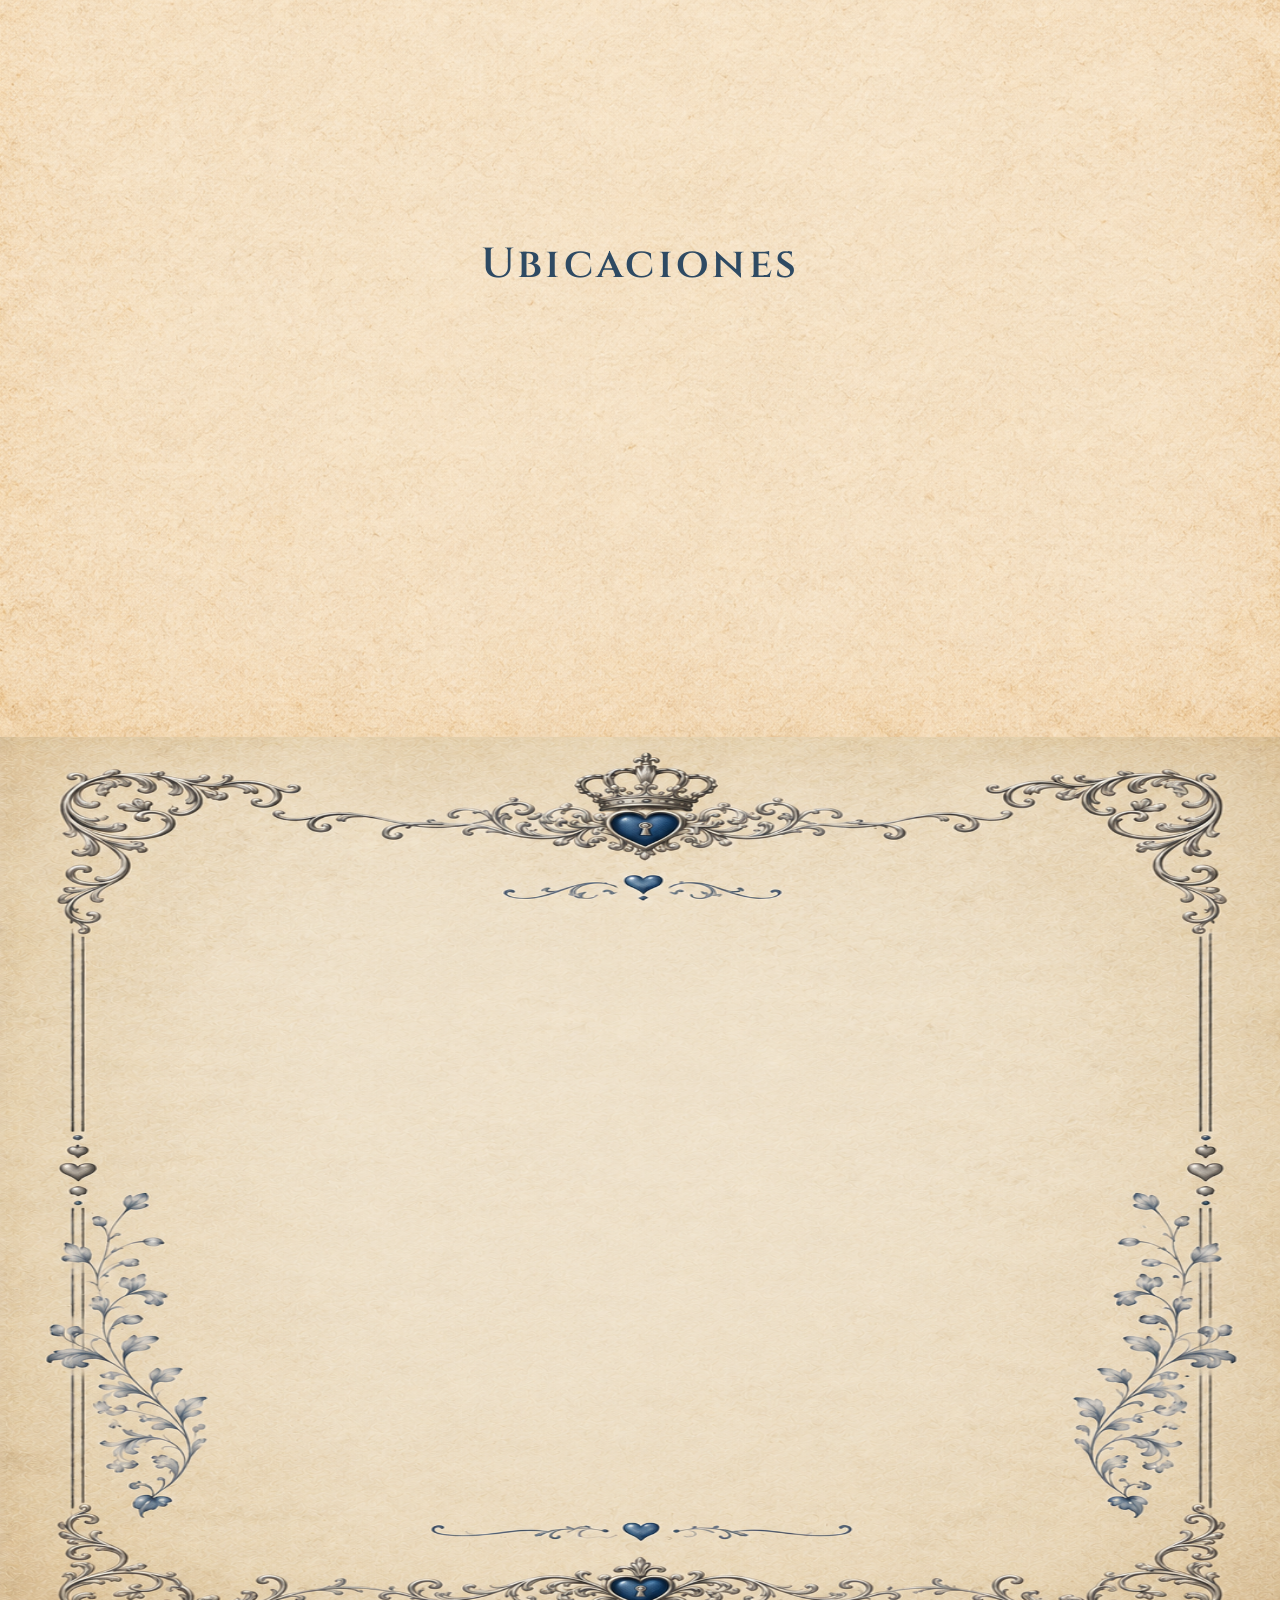
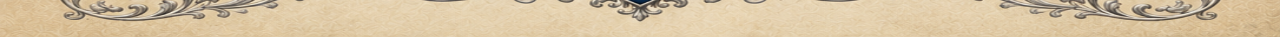
==== commit d618594f: "ubicaiones y sobre" ====
--- a/index.html
+++ b/index.html
@@ -99,8 +99,7 @@
 
     <div class="content gcv__content">
       <header class="gcv__header">
-        <span class="gcv__eyebrow">Recuerdos</span>
-        <h2 class="gcv__title">Galería de Alicia</h2>
+        <h2 class="gcv__title">Galería</h2>
         <p class="gcv__lead">Cada fotografía cuenta un capítulo diferente de esta maravillosa historia.</p>
       </header>
 
@@ -130,6 +129,31 @@
     </div>
   </section>
 
+  <!-- Sección 6 — Ubicaciones -->
+  <section id="ubicaciones" aria-label="Ubicaciones">
+    <header class="ubicaciones__header">
+      <h2 class="ubicaciones__titulo">Ubicaciones</h2>
+    </header>
+    <div id="ubicaciones-list"></div>
+  </section>
+
+  <!-- Sección 7 — Lluvia de sobres -->
+  <section id="lluvia-sobres" class="invite-card" style="--ar: 1086/1448;" aria-label="Lluvia de sobres">
+    <img class="bg reveal" src="assets/images/lluvia-sobres.png" alt="Marco decorativo lluvia de sobres">
+
+    <div class="content">
+      <h2 class="ls__title">Lluvia de sobres</h2>
+
+      <div class="ls__sobre-wrap">
+        <img class="ls__sobre" src="assets/images/sobre.png" alt="Sobre con sello" decoding="async">
+      </div>
+
+      <p class="ls__desc">
+        Es una tradición que los invitados obsequien dinero en efectivo dentro de un sobre.
+      </p>
+    </div>
+  </section>
+
   <script type="module" src="js/main.js"></script>
 </body>
 </html>
--- a/css/main.css
+++ b/css/main.css
@@ -4,3 +4,5 @@
 @import url('galeria2.css');
 @import url('../galeria-coverflow/coverflow.css');
 @import url('itinerario2.css');
+@import url('ubicaciones.css');
+@import url('lluvia-sobres.css');
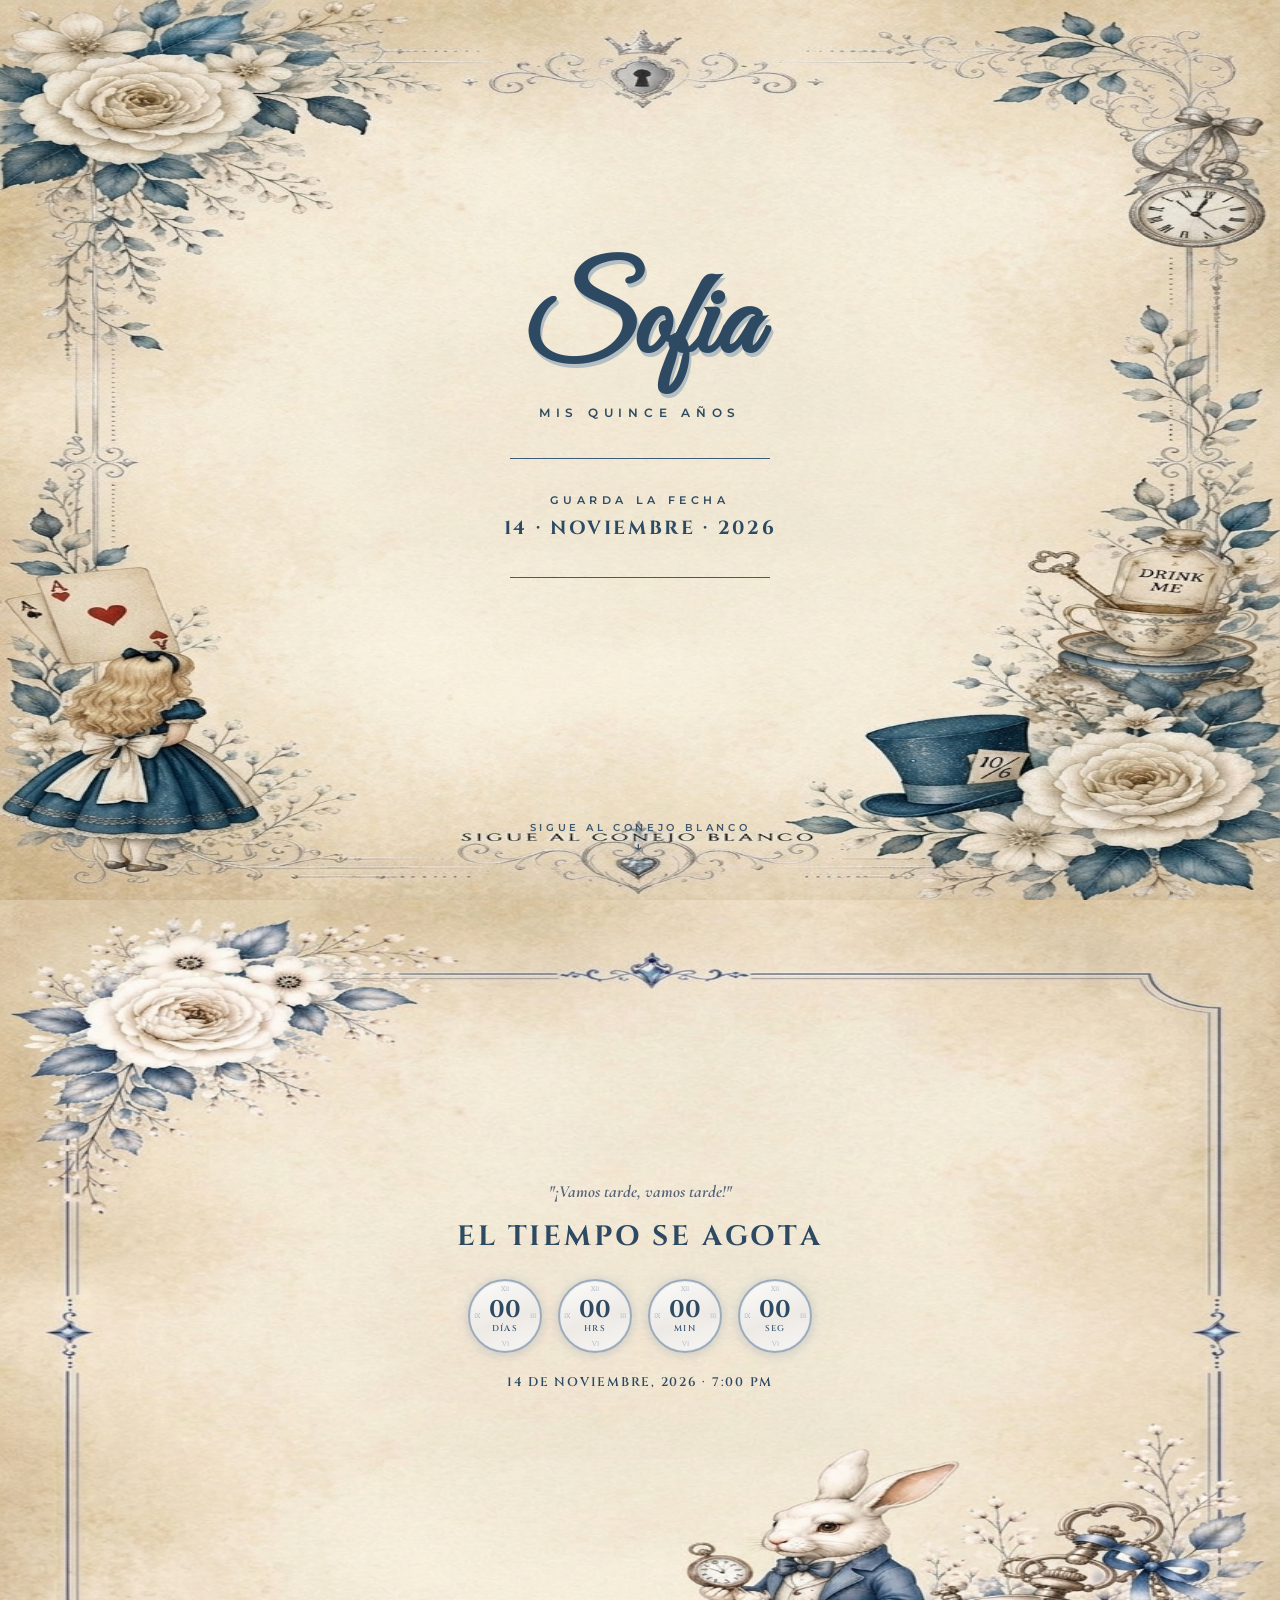
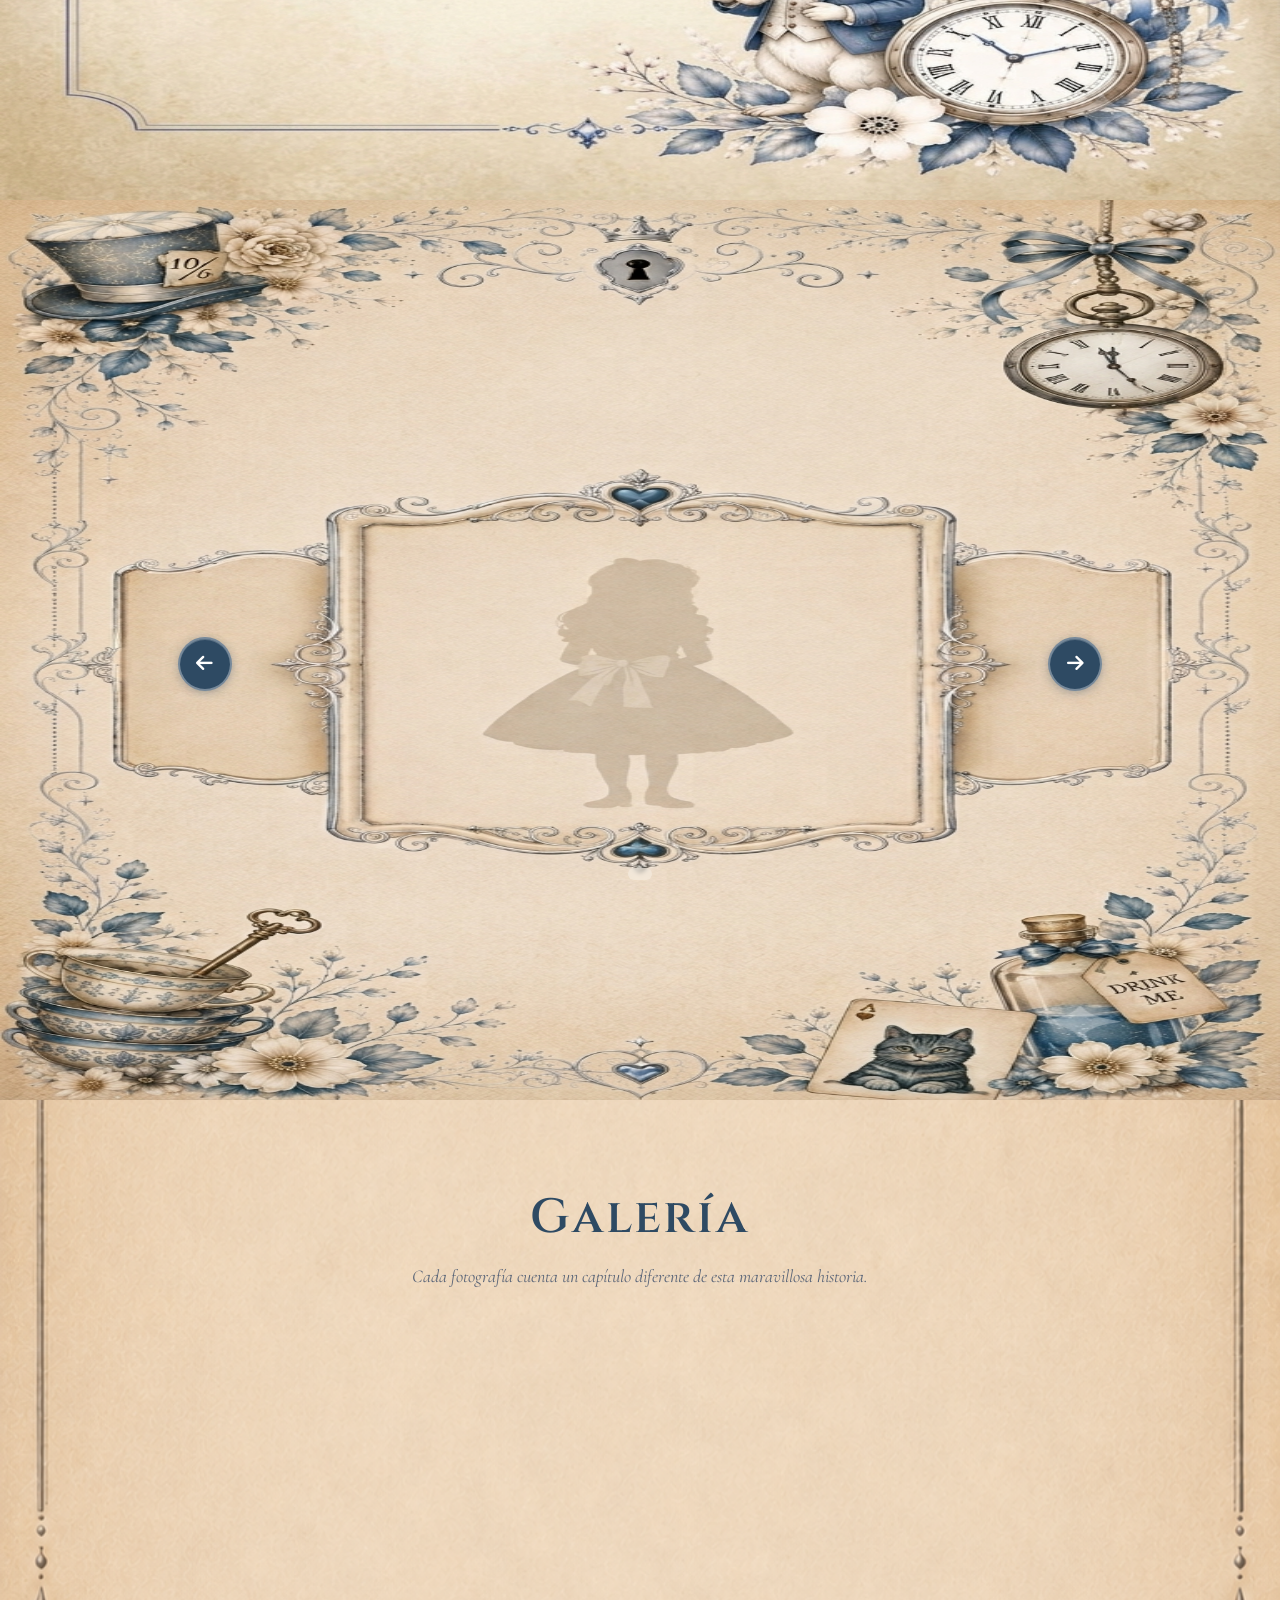
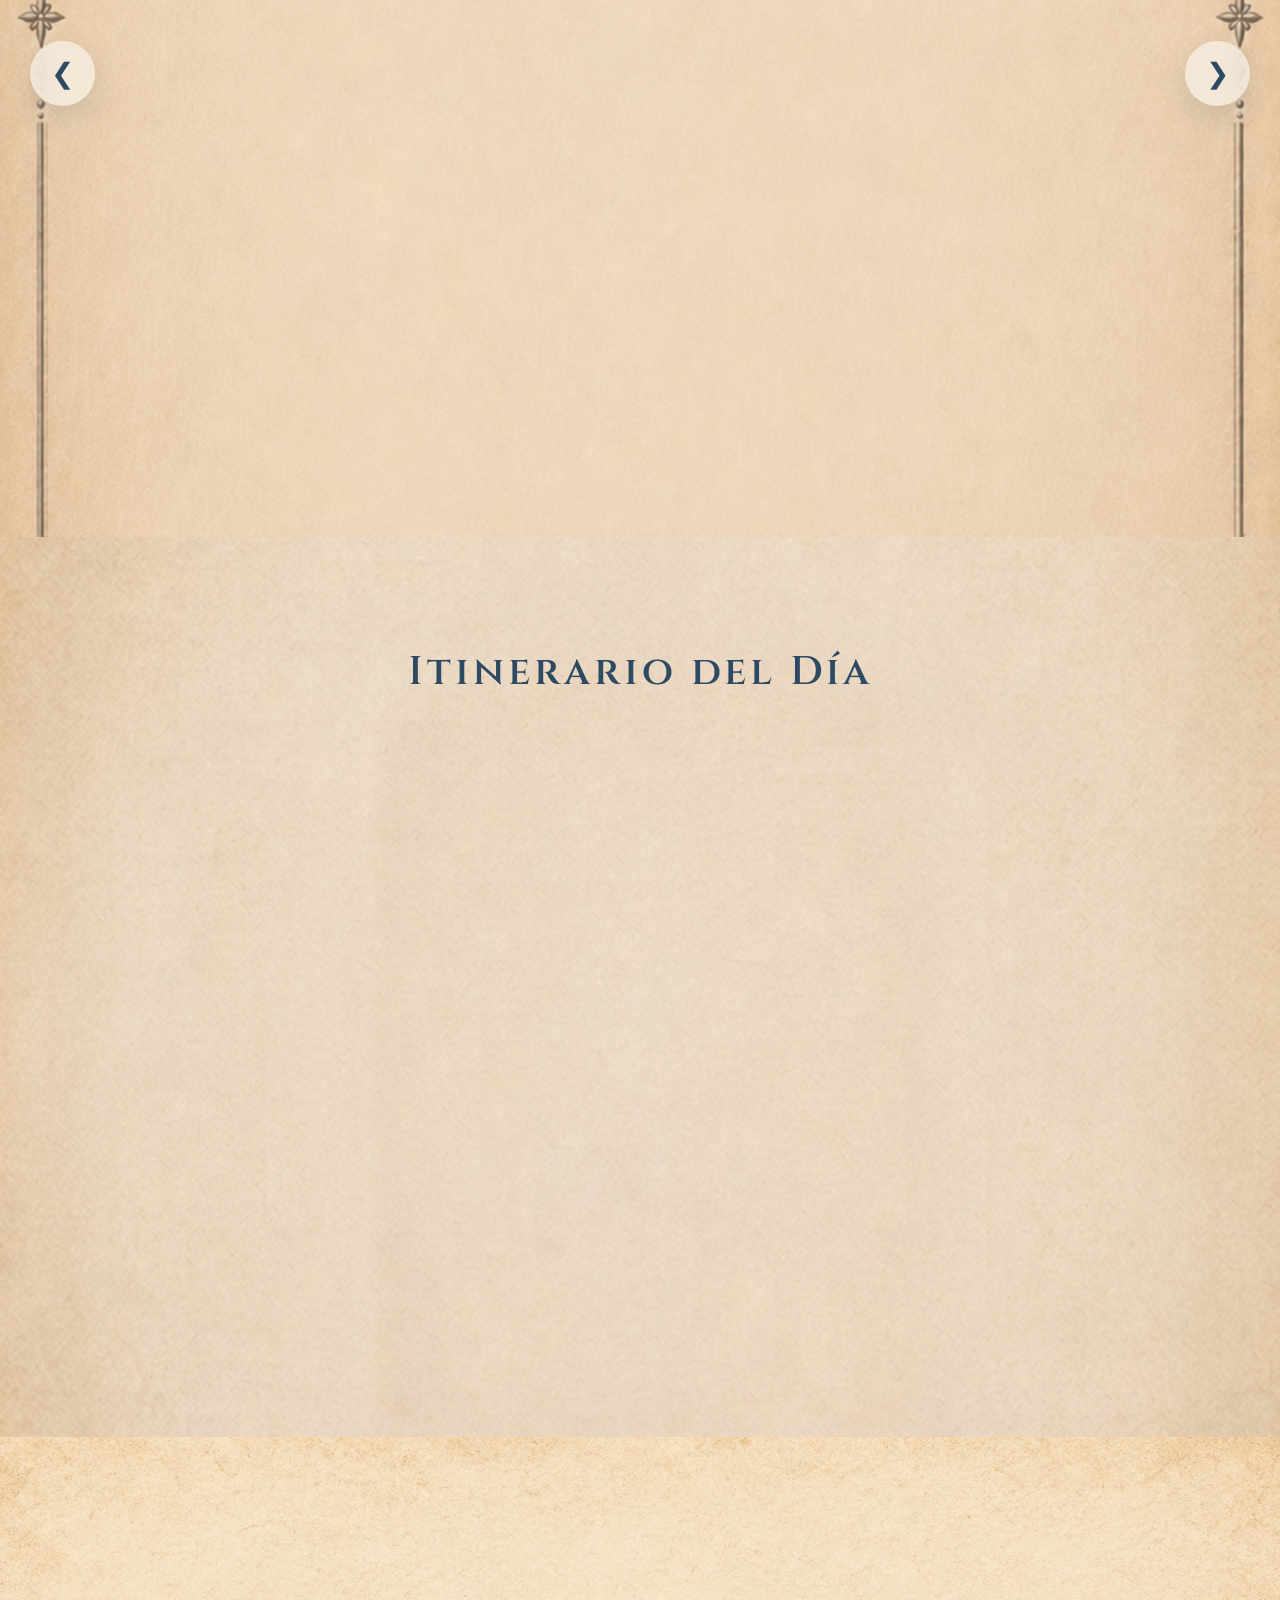
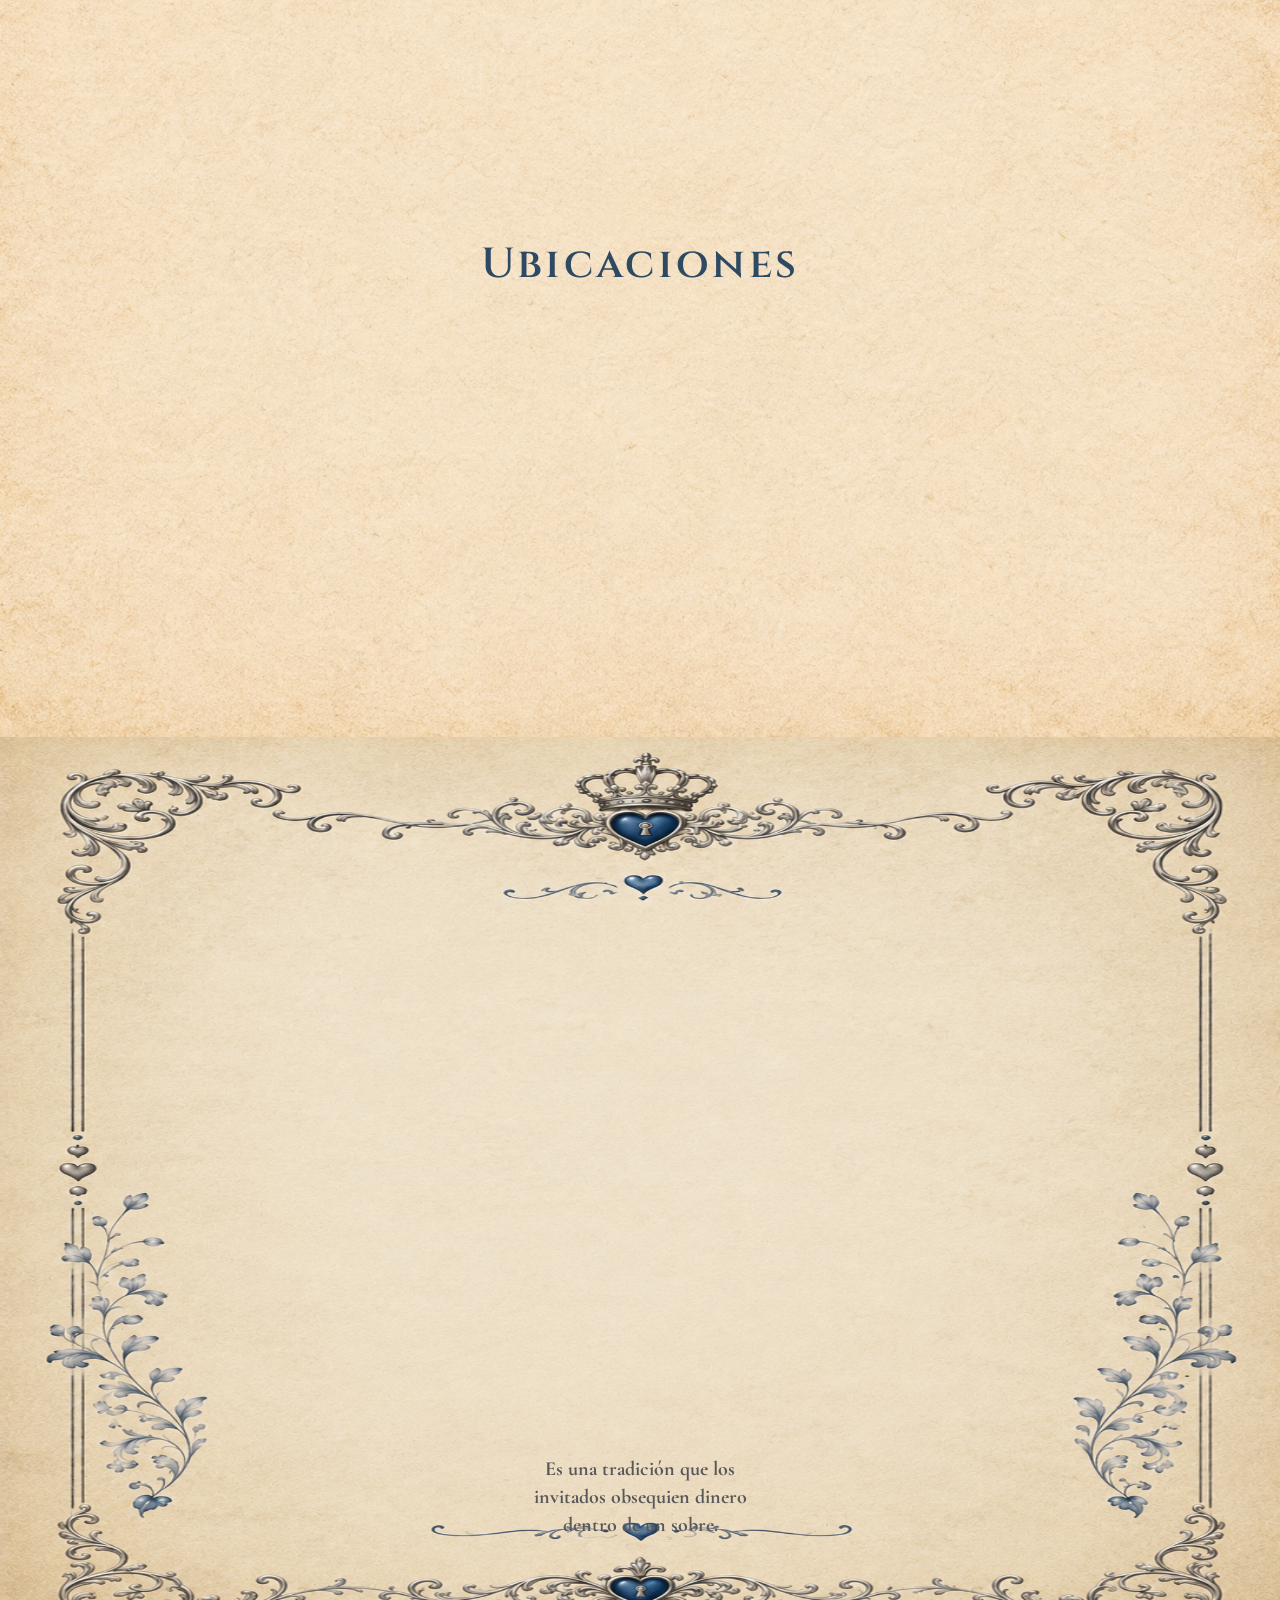
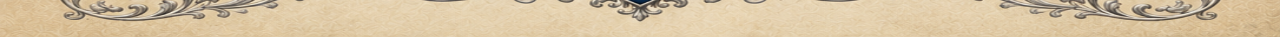
==== commit 30e8ab8a: "cambios" ====
--- a/index.html
+++ b/index.html
@@ -149,7 +149,7 @@
       </div>
 
       <p class="ls__desc">
-        Es una tradición que los invitados obsequien dinero en efectivo dentro de un sobre.
+        Es una tradición que los invitados obsequien dinero dentro de un sobre.
       </p>
     </div>
   </section>
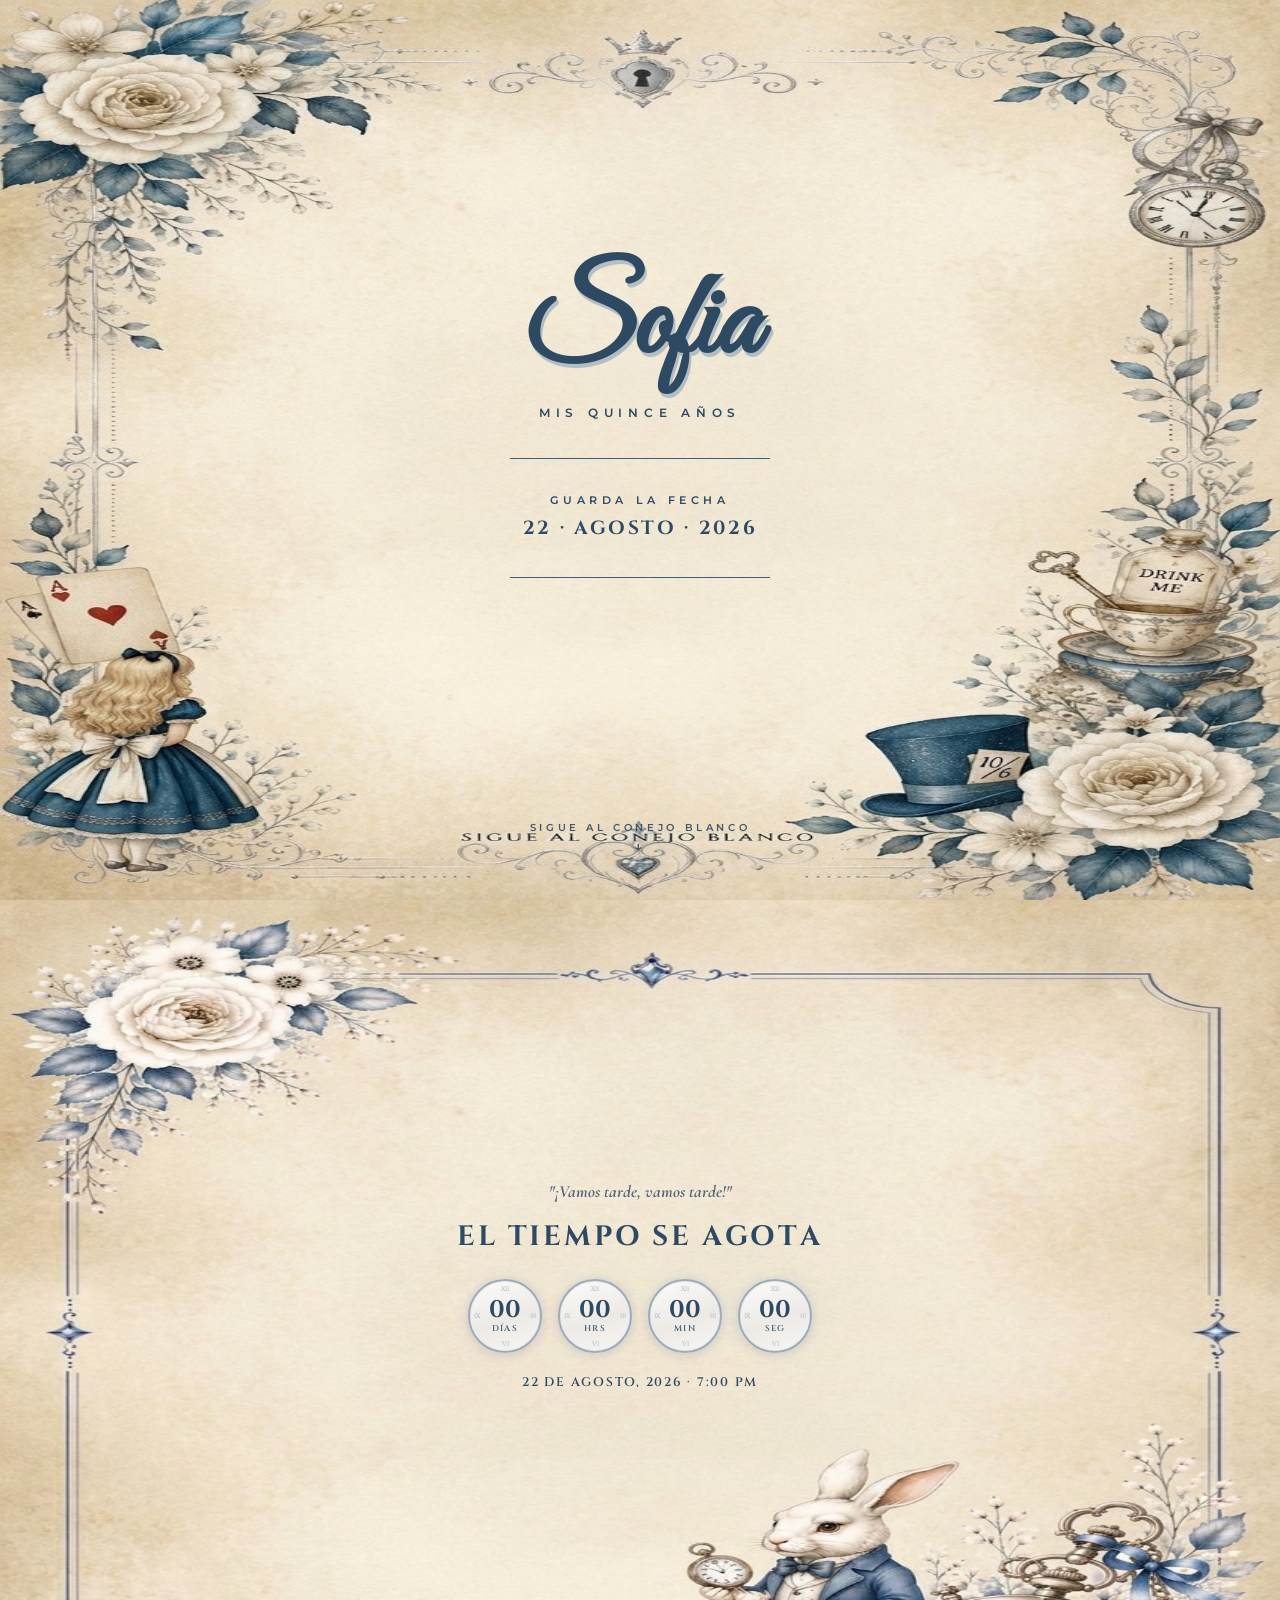
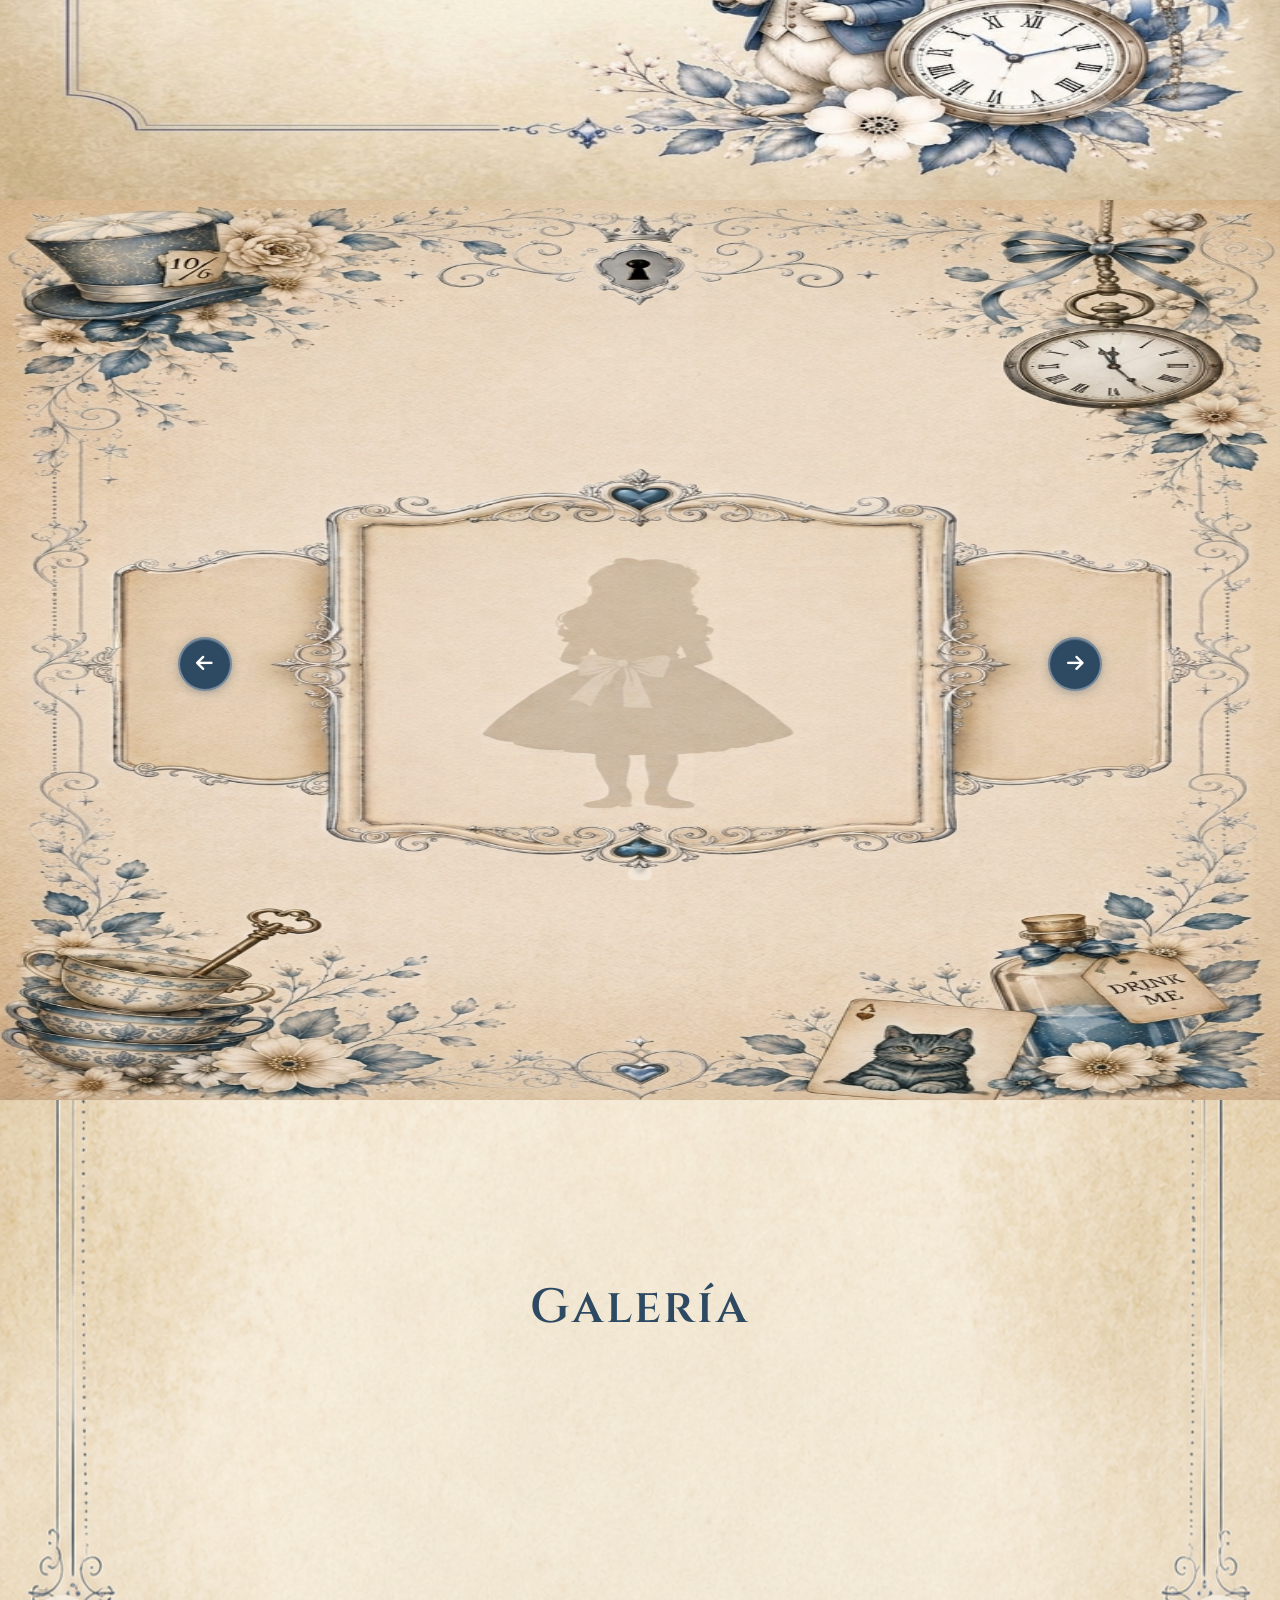
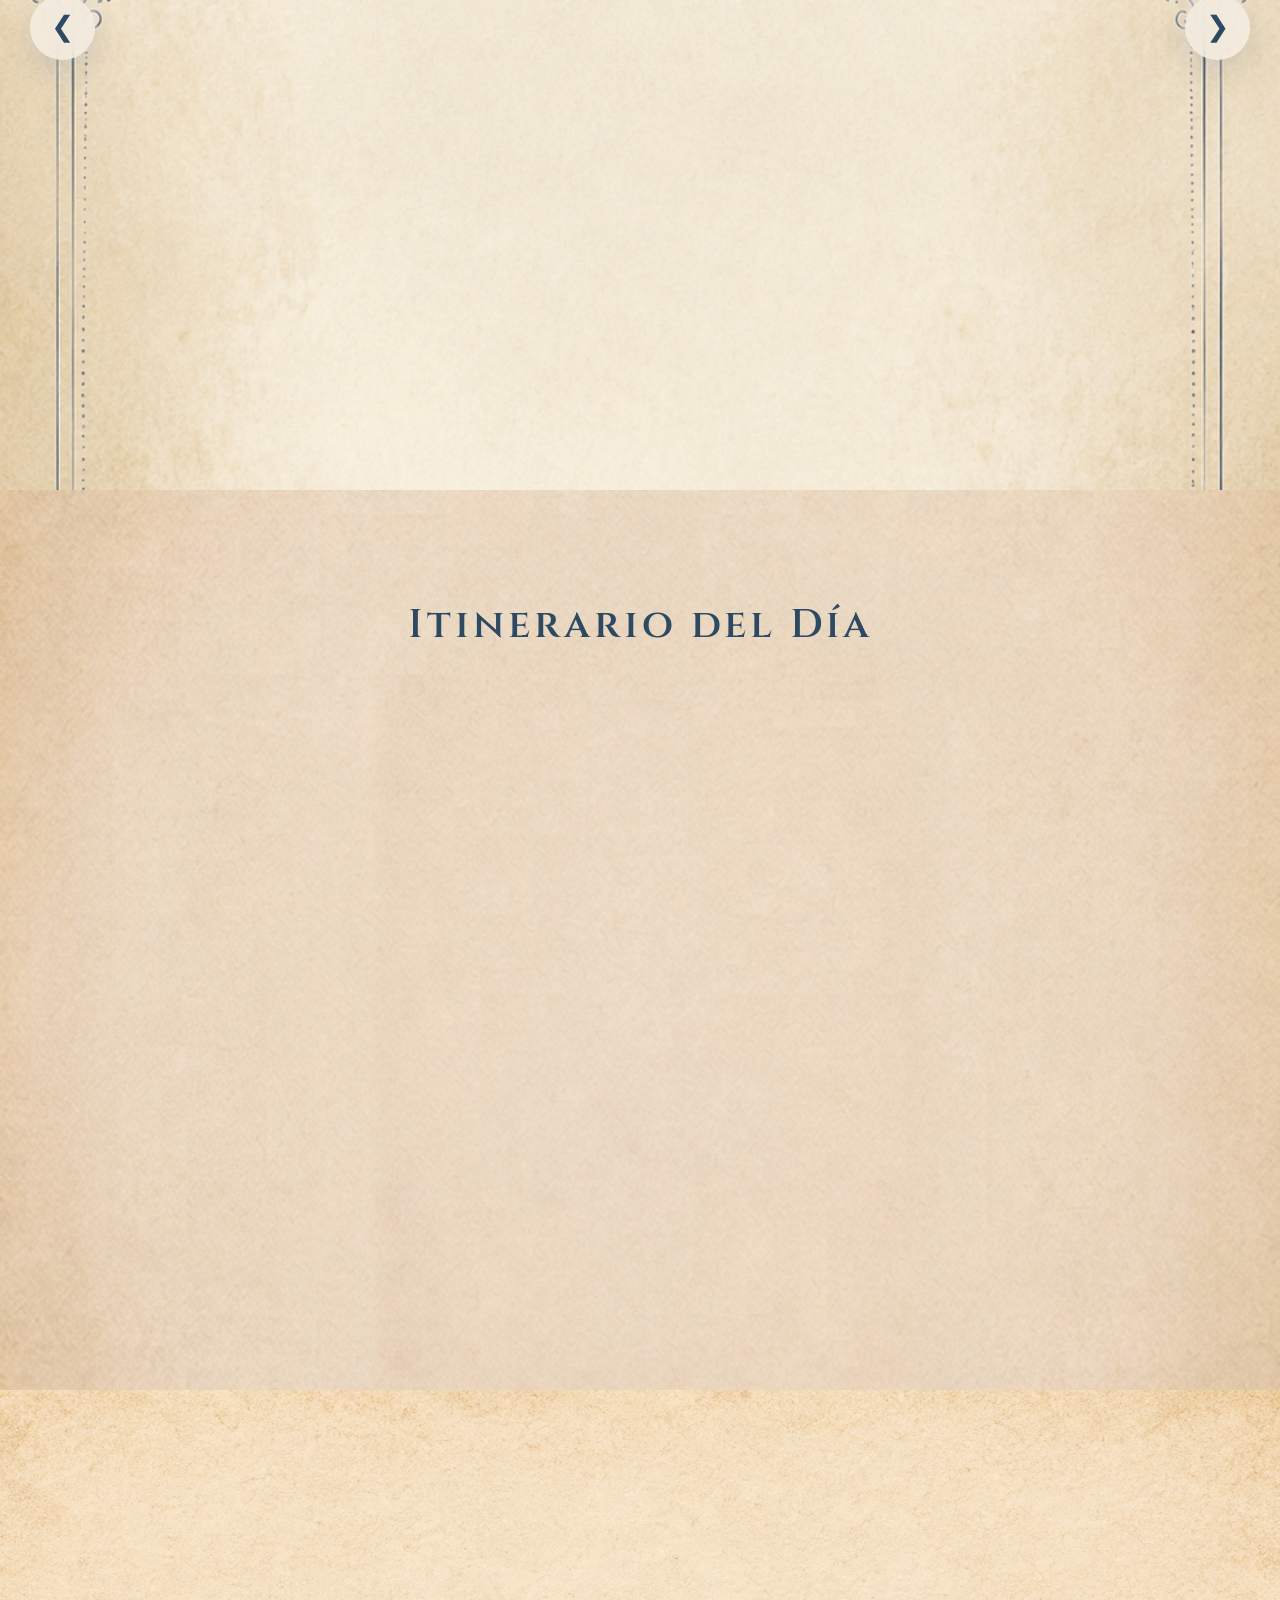
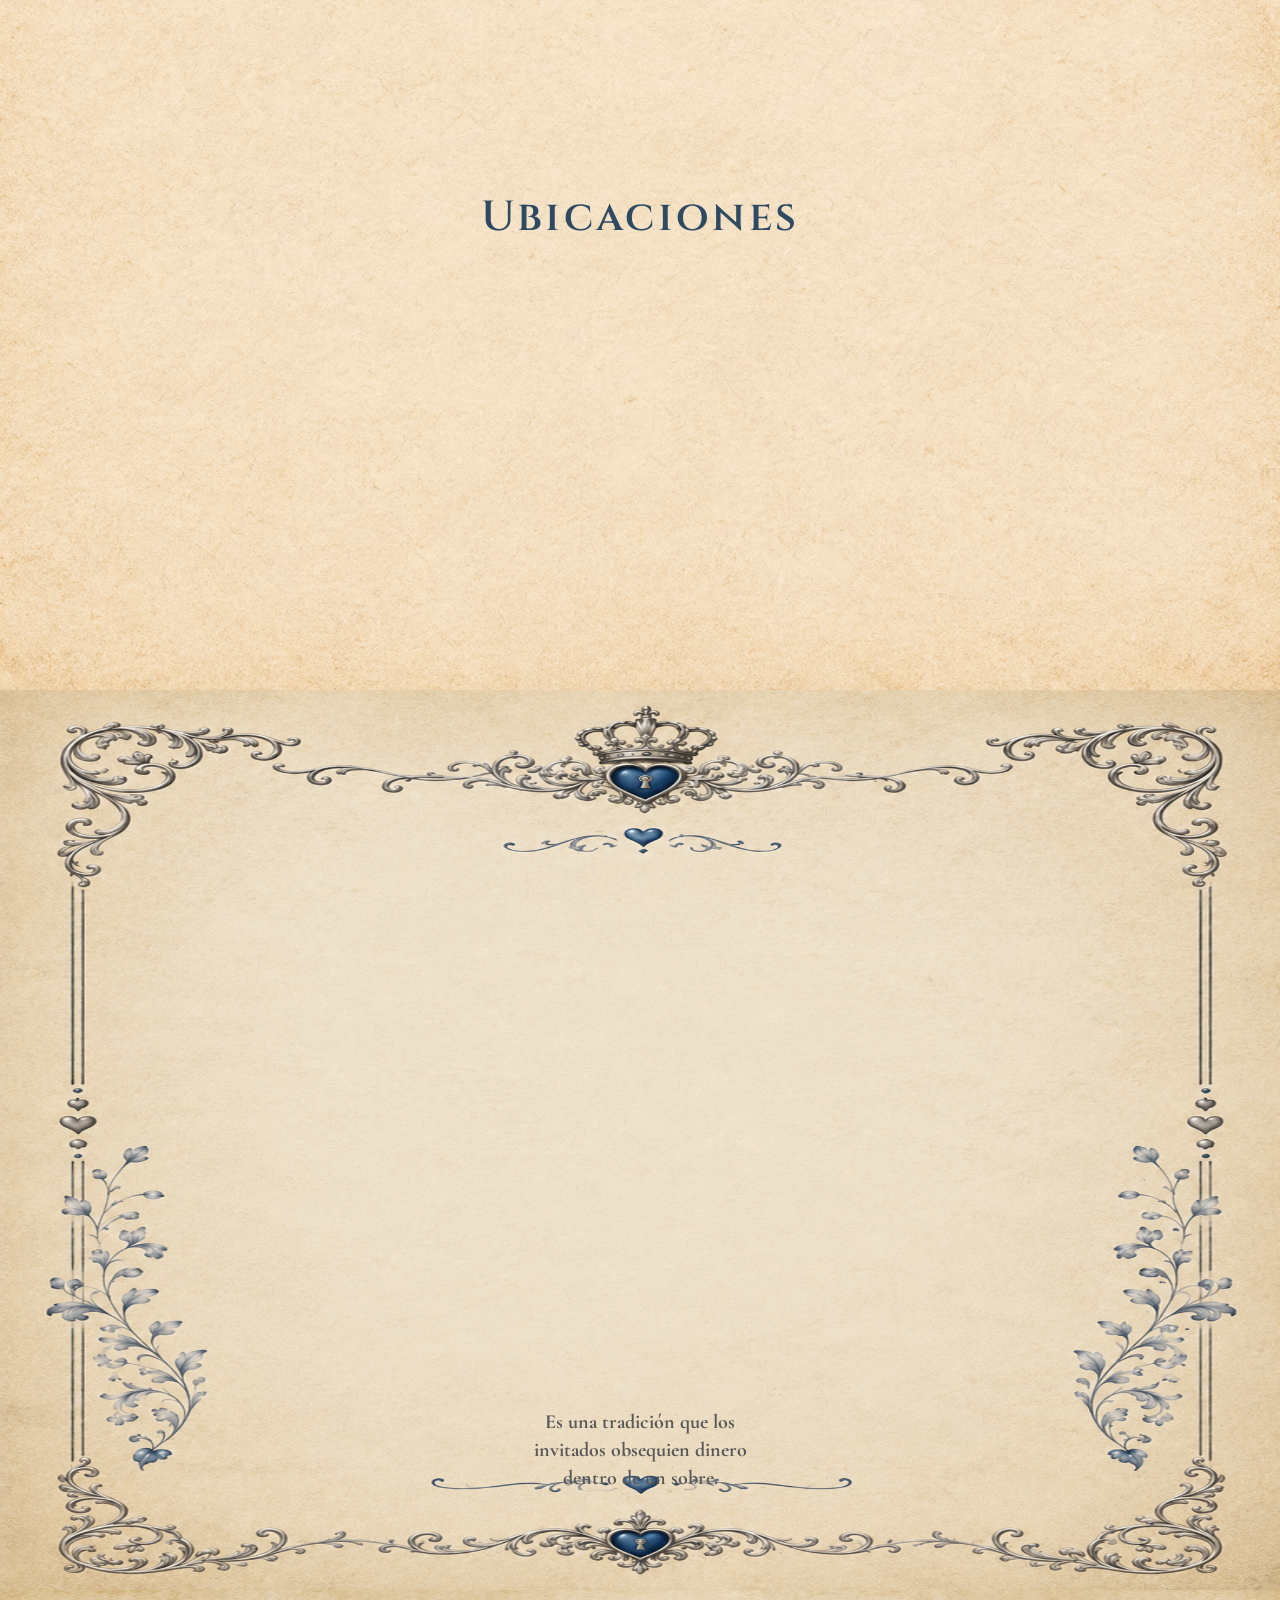
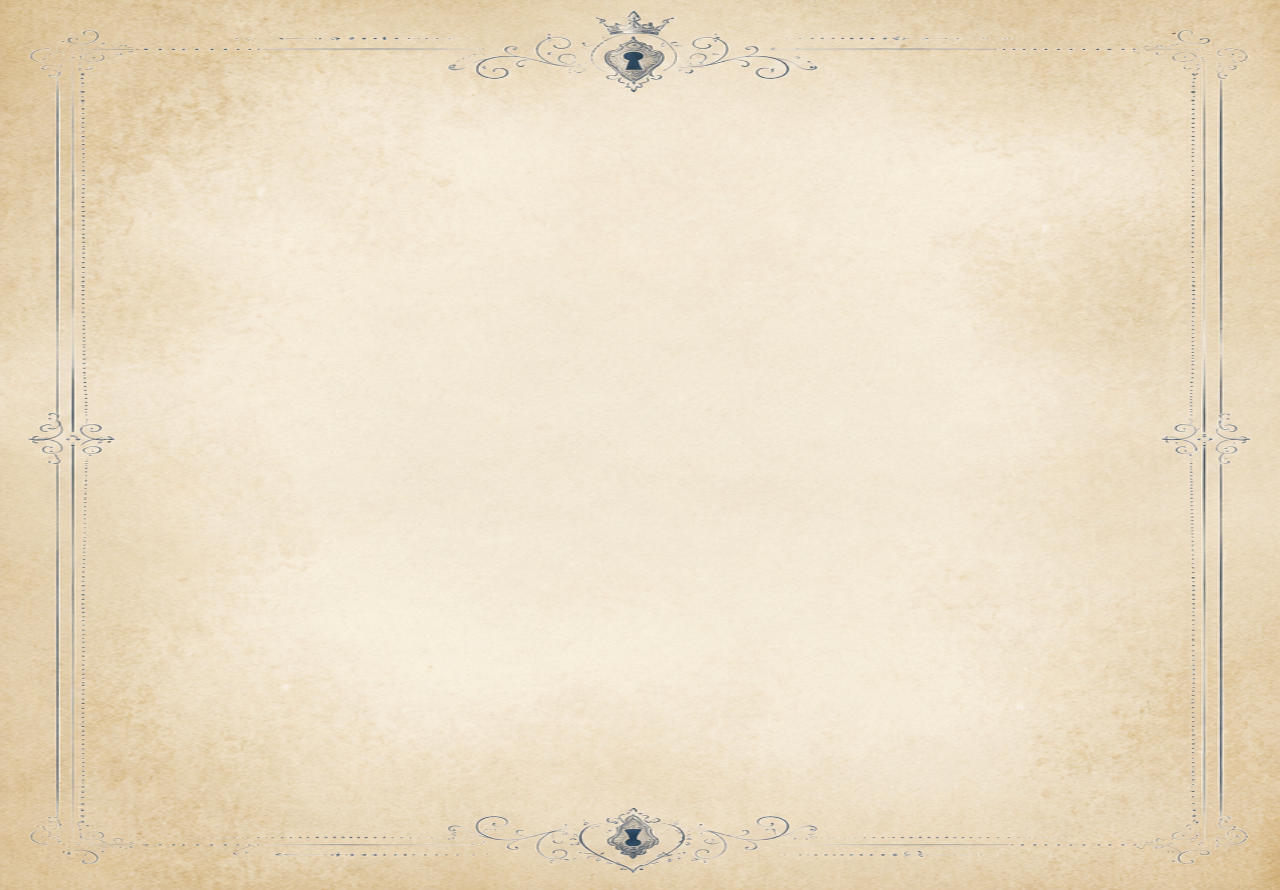
==== commit 15fd73b7: "mejoras" ====
--- a/index.html
+++ b/index.html
@@ -23,7 +23,7 @@
       <div class="presentacion__line" id="presentacion-line" aria-hidden="true"></div>
       <div class="date-tag">
         <span class="date-tag__label" id="presentacion-guarda">Guarda la fecha</span>
-        <span class="date-tag__value" id="presentacion-fecha">14 · Noviembre · 2026</span>
+        <span class="date-tag__value" id="presentacion-fecha">22 · Agosto · 2026</span>
       </div>
       <div class="presentacion__line presentacion__line--bottom" id="presentacion-line-bottom" aria-hidden="true"></div>
     </div>
@@ -69,7 +69,7 @@
         </div>
       </div>
 
-      <p class="date-small reveal">14 de noviembre, 2026 · 7:00 PM</p>
+      <p class="date-small reveal">22 de agosto, 2026 · 7:00 PM</p>
     </div>
   </section>
 
@@ -94,13 +94,13 @@
   </section>
 
   <!-- Sección 4 — Galería coverflow -->
-  <section id="galeria-coverflow" class="invite-card" style="--ar: 941/1672;" aria-label="Galería de recuerdos">
-    <img class="bg reveal" src="assets/images/carrusel-animado.png" alt="Fondo decorativo con rosas">
+  <section id="galeria-coverflow" class="invite-card" style="--ar: 957/1643;" aria-label="Galería de recuerdos">
+    <img class="bg reveal" src="assets/images/fondo-inv.png" alt="Marco decorativo de pergamino">
 
     <div class="content gcv__content">
       <header class="gcv__header">
         <h2 class="gcv__title">Galería</h2>
-        <p class="gcv__lead">Cada fotografía cuenta un capítulo diferente de esta maravillosa historia.</p>
+       
       </header>
 
       <div class="gcv__coverflow">
@@ -154,6 +154,57 @@
     </div>
   </section>
 
+  <!-- Sección 8 — Confirmación de asistencia -->
+  <section id="confirmacion" class="invite-card" style="--ar: 957/1643;" aria-label="Confirmación de asistencia">
+    <img
+      class="bg reveal"
+      src="assets/images/fondo-inv.png"
+      alt="Marco decorativo de pergamino con adornos plateados"
+      decoding="async"
+    >
+
+    <div class="content">
+      <div class="cf__sparkle cf__sparkle--1" aria-hidden="true"></div>
+      <div class="cf__sparkle cf__sparkle--2" aria-hidden="true"></div>
+      <div class="cf__sparkle cf__sparkle--3" aria-hidden="true"></div>
+      <div class="cf__sparkle cf__sparkle--4" aria-hidden="true"></div>
+
+      <div class="cf__card">
+        <h2 class="cf__title">Confirmación</h2>
+
+        <div class="cf__divider" aria-hidden="true">
+          <span></span>
+          <i class="fa-solid fa-heart"></i>
+          <span></span>
+        </div>
+
+        <p class="cf__subtitle">
+          Tu presencia hará<br>
+          este día aún más especial.
+        </p>
+
+        <p class="cf__desc">
+          Agradecemos confirmar<br>
+          tu asistencia antes del<br>
+          <strong>22 de agosto.</strong>
+        </p>
+
+        <a
+          class="cf__btn"
+          href="https://forms.gle/TUFORMULARIO"
+          target="_blank"
+          rel="noopener noreferrer"
+        >
+          <span>
+            <i class="fa-solid fa-envelope-open" aria-hidden="true"></i>
+            Confirmar asistencia
+          </span>
+          <div class="cf__shine" aria-hidden="true"></div>
+        </a>
+      </div>
+    </div>
+  </section>
+
   <script type="module" src="js/main.js"></script>
 </body>
 </html>
--- a/css/main.css
+++ b/css/main.css
@@ -6,3 +6,4 @@
 @import url('itinerario2.css');
 @import url('ubicaciones.css');
 @import url('lluvia-sobres.css');
+@import url('confirmacion.css');
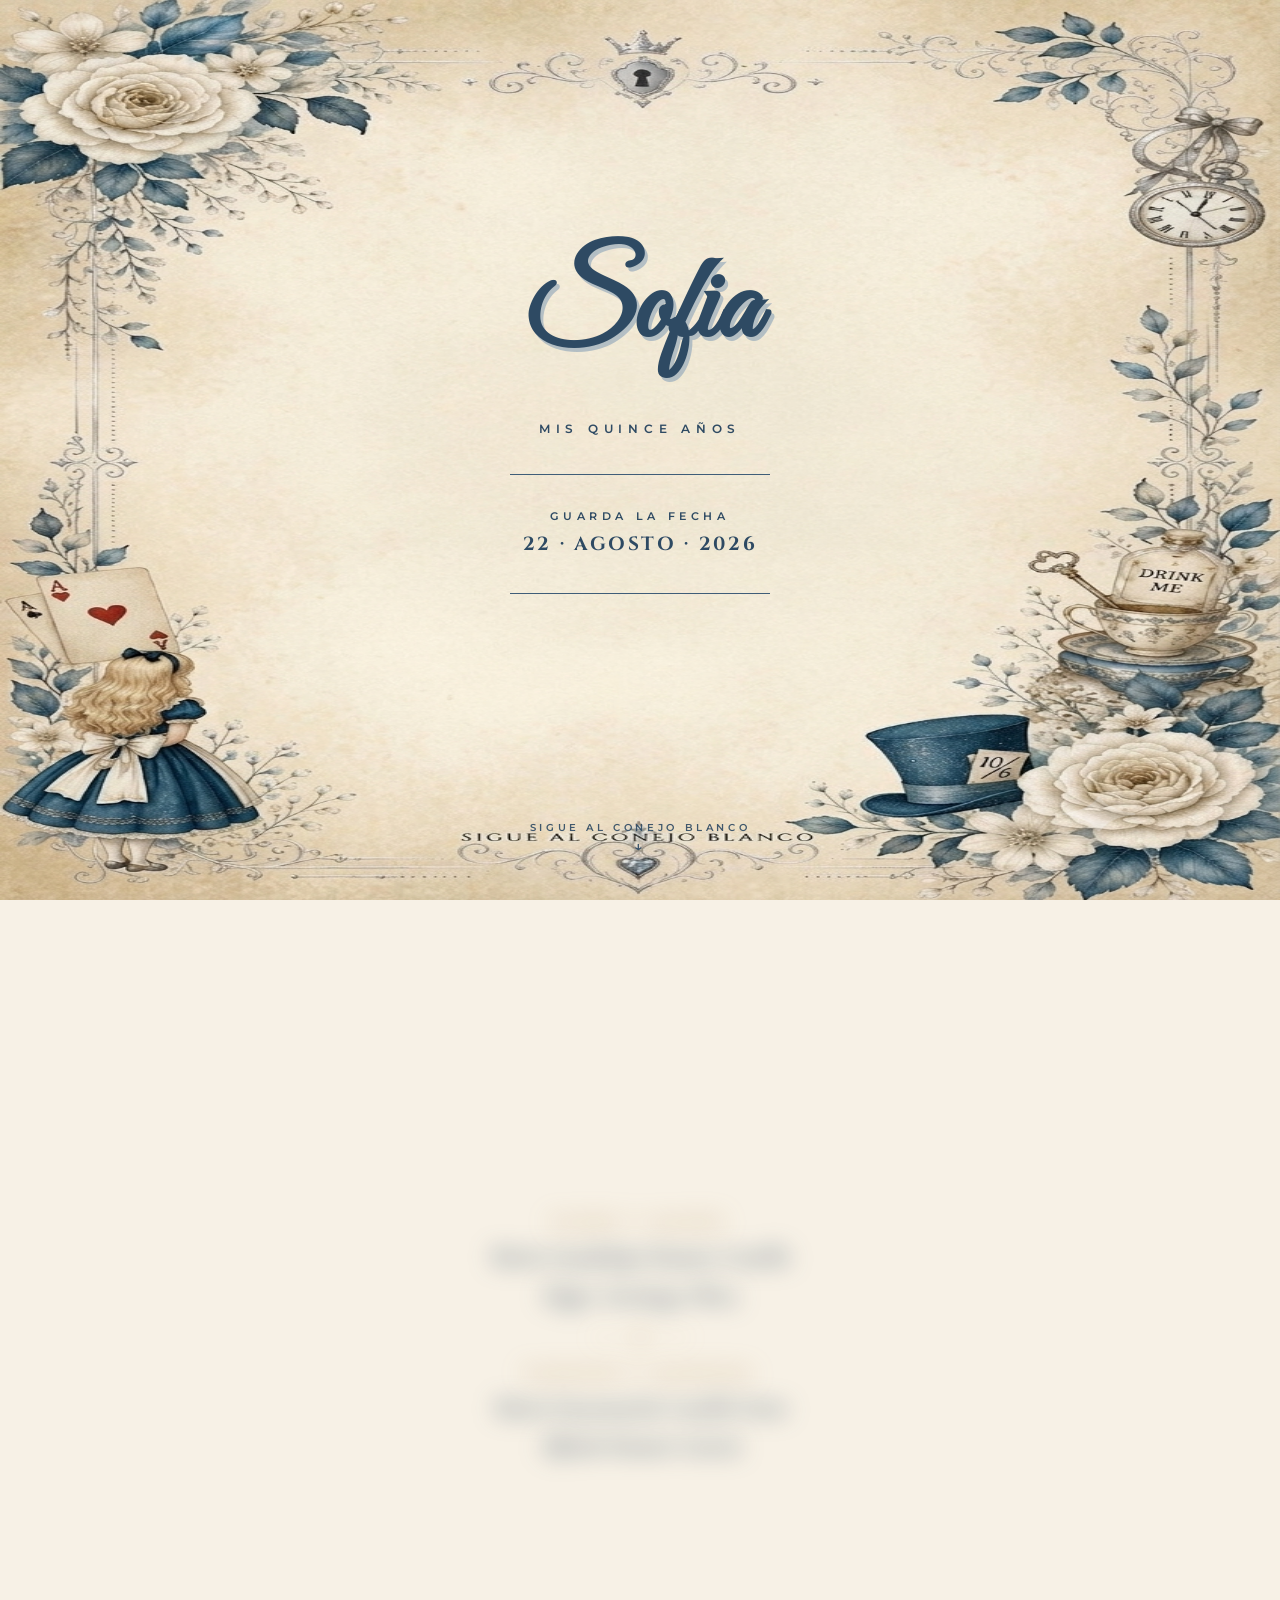
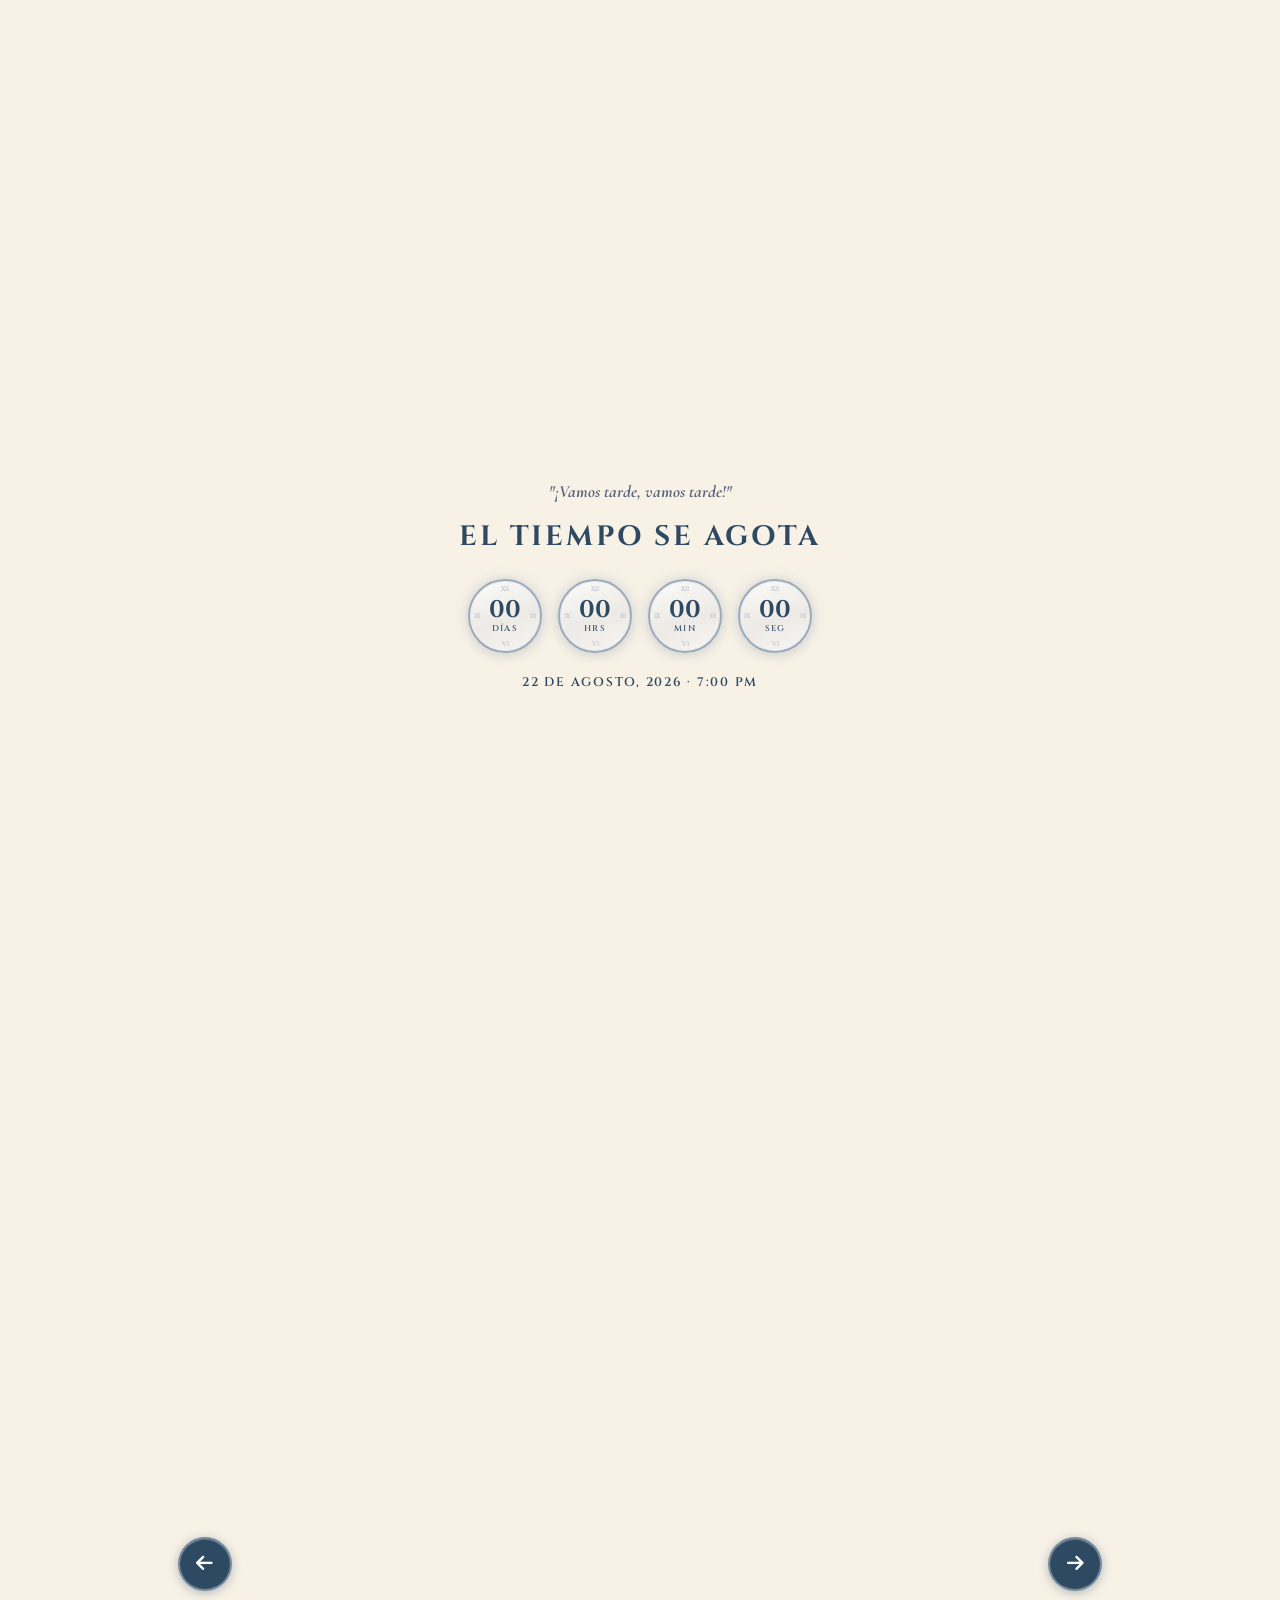
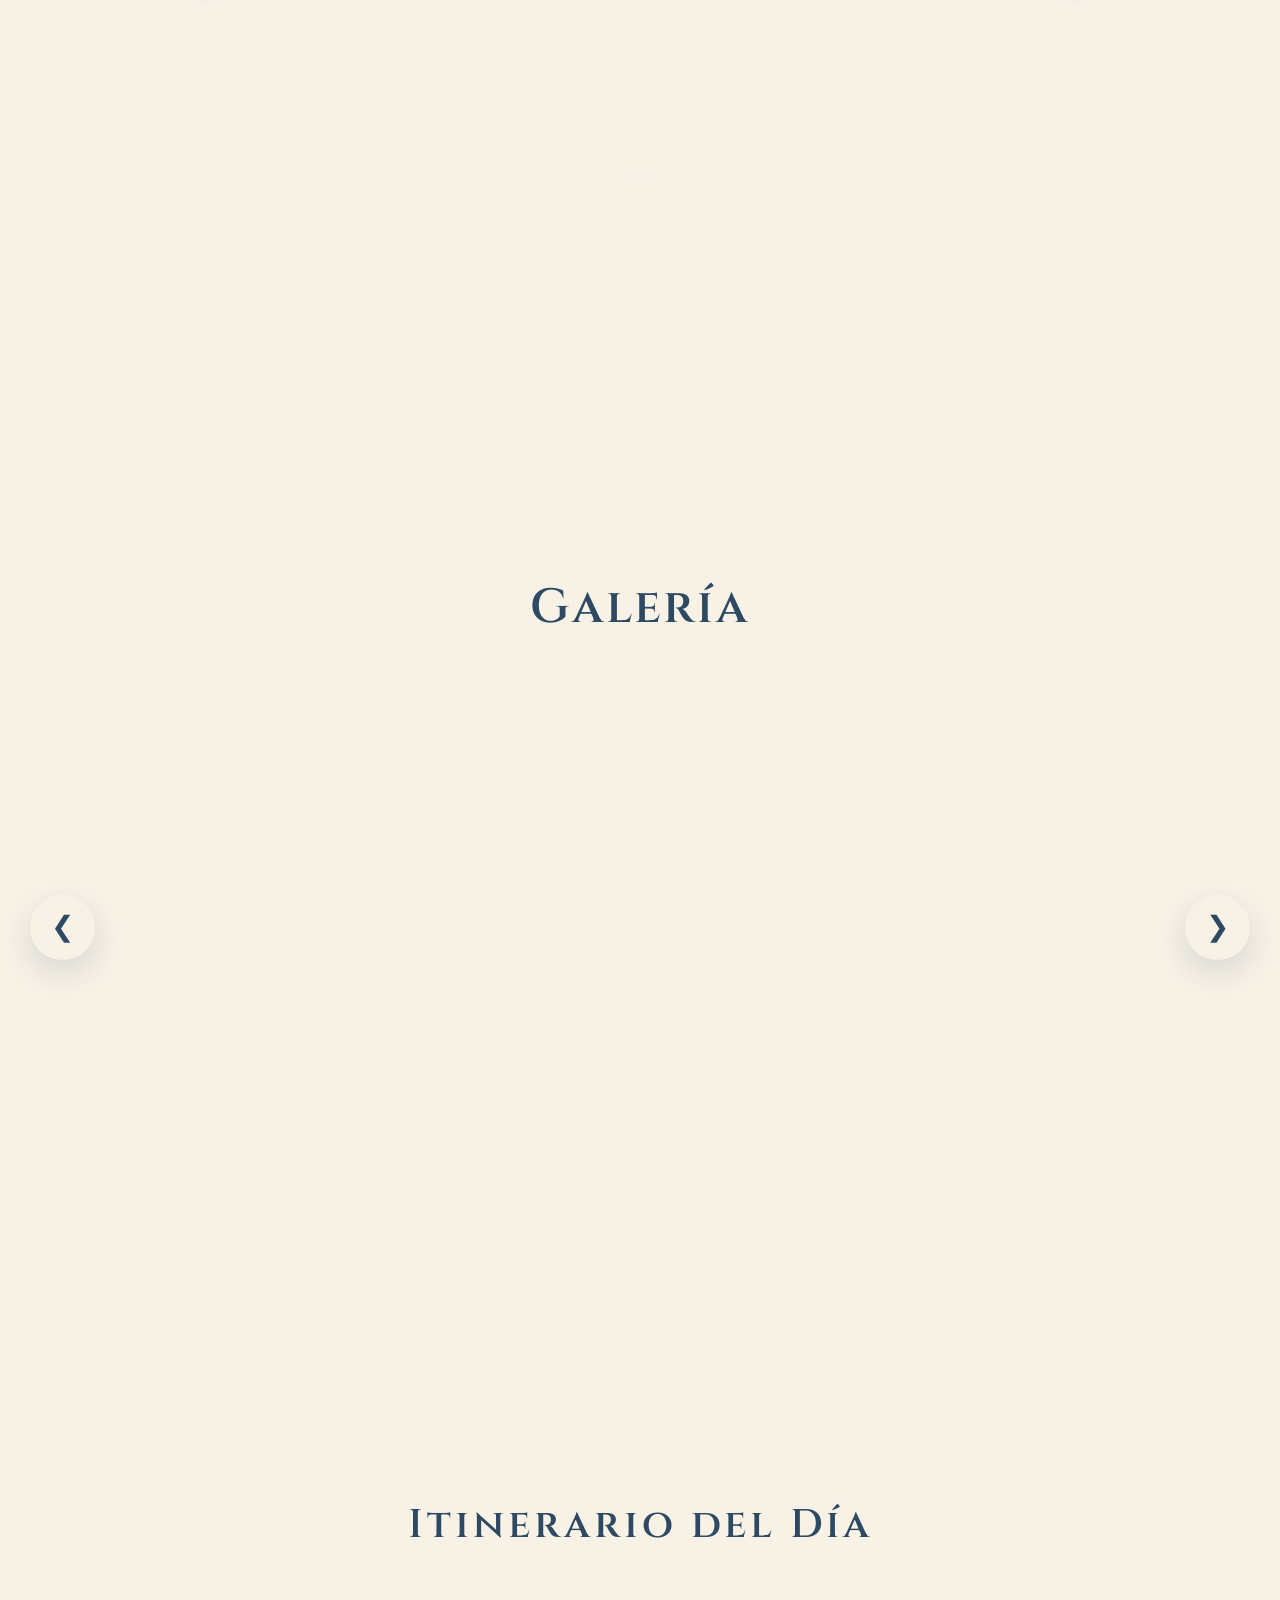
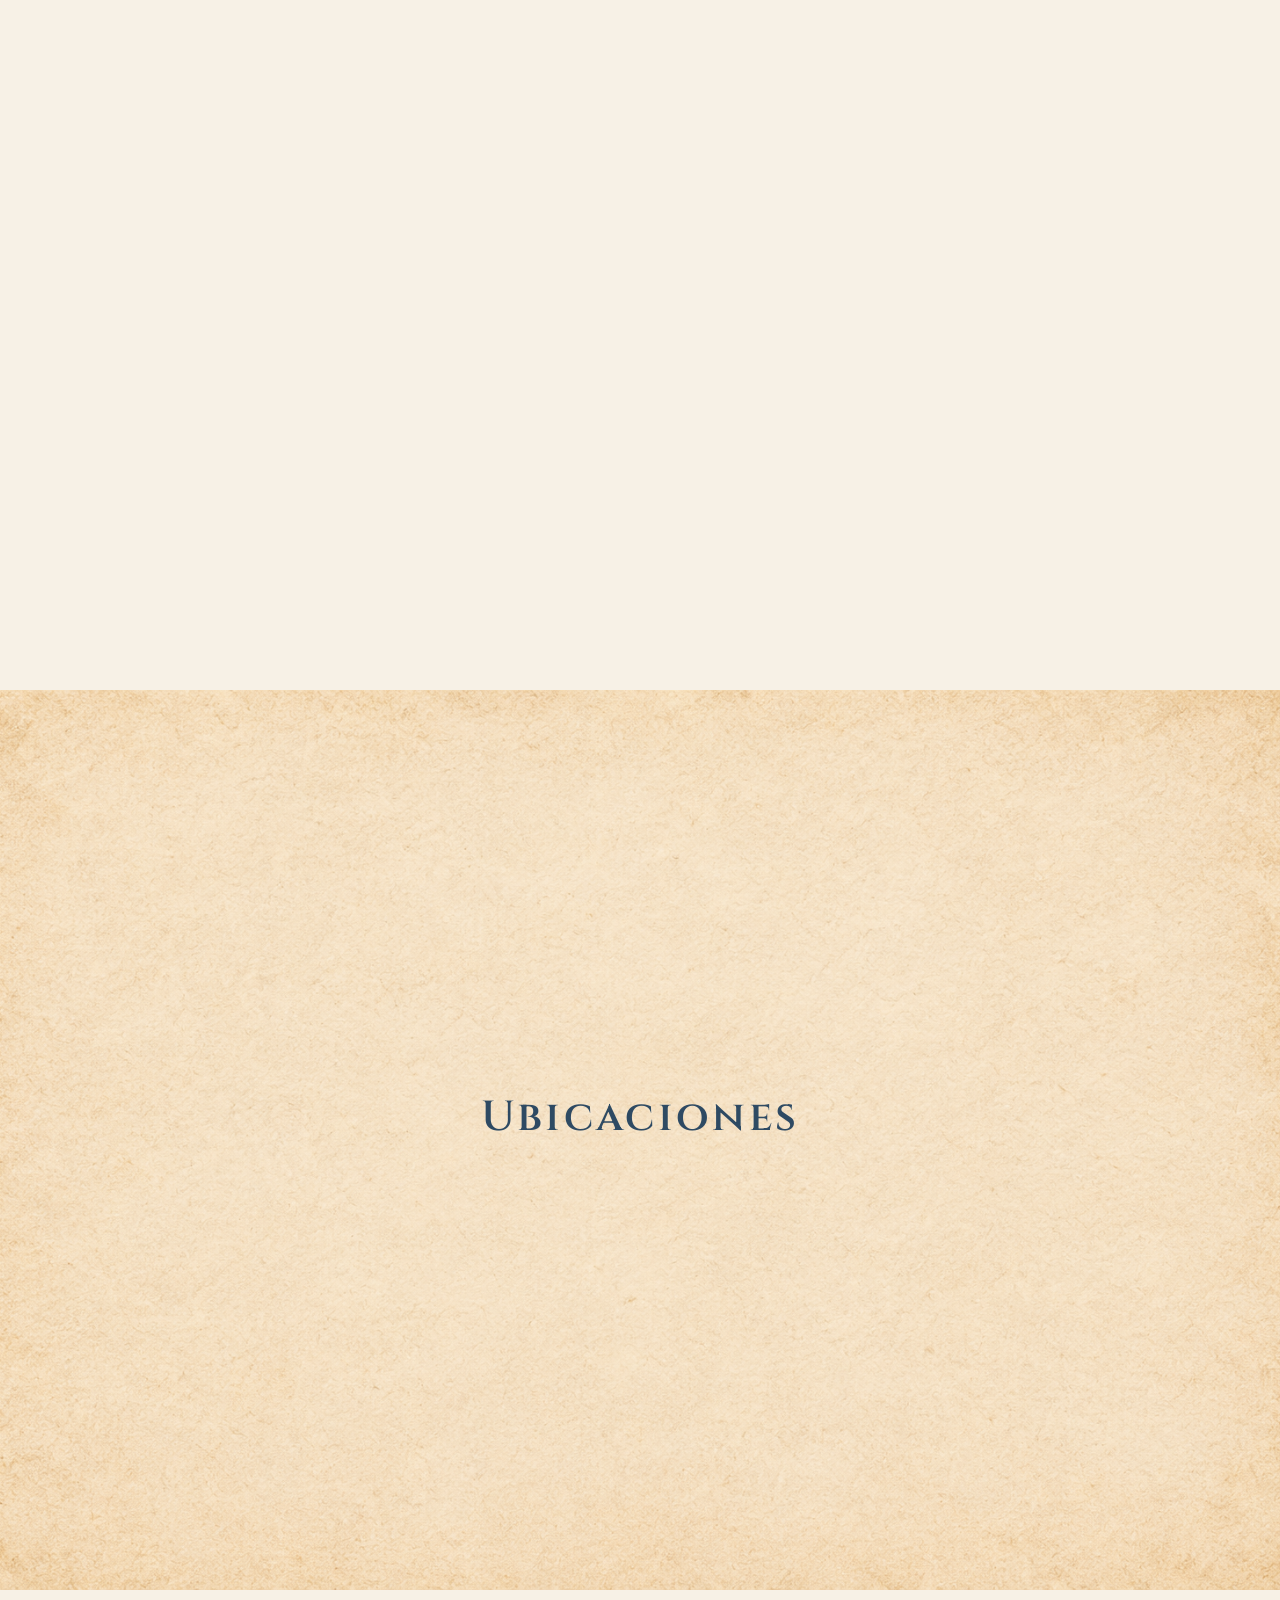
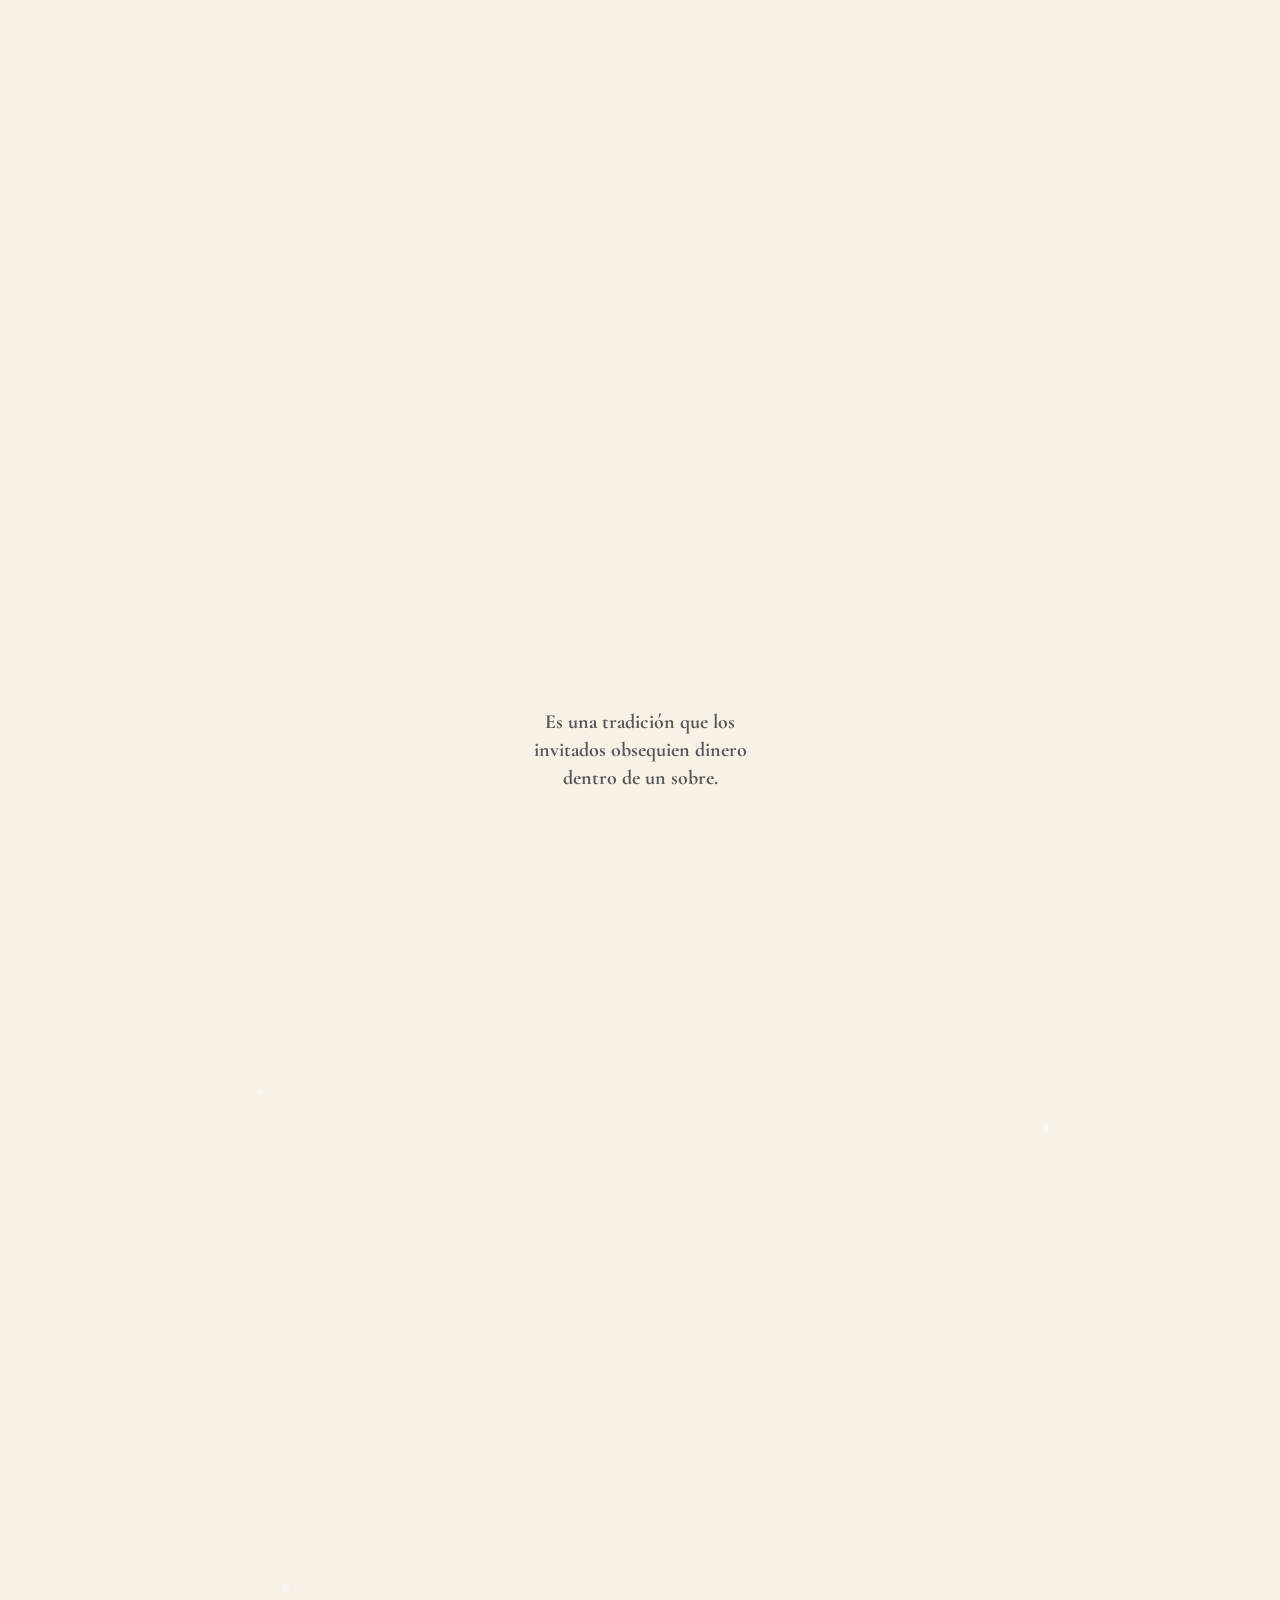
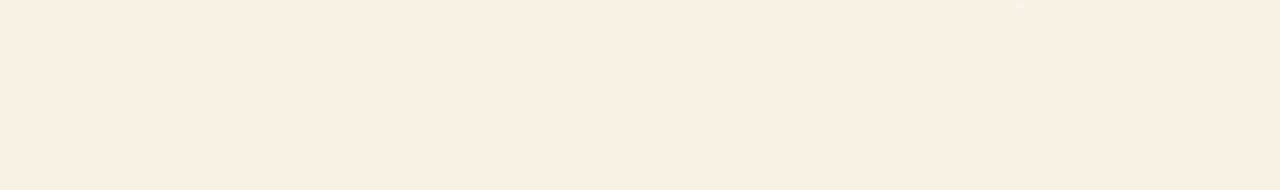
==== commit b3ac7014: "seccion padres y padrinos" ====
--- a/index.html
+++ b/index.html
@@ -28,10 +28,45 @@
       <div class="presentacion__line presentacion__line--bottom" id="presentacion-line-bottom" aria-hidden="true"></div>
     </div>
 
-    <a href="#contador" class="scroll-cue">
+    <a href="#padres-padrinos" class="scroll-cue">
       Sigue al Conejo Blanco
       <span class="arrow">↓</span>
     </a>
+  </section>
+
+  <!-- Sección 1.5 — Padres y Padrinos -->
+  <section id="padres-padrinos" class="invite-card" style="--ar: 941/1672;" aria-label="Padres y padrinos">
+    <img class="bg reveal" src="assets/images/carrusel-espejo.png" alt="Espejo decorativo con marco plateado, flores y corona">
+
+    <div class="content">
+      <div class="pp__mirror" id="pp-mirror">
+        <div class="pp__sparkle pp__sparkle--1" aria-hidden="true"></div>
+        <div class="pp__sparkle pp__sparkle--2" aria-hidden="true"></div>
+        <div class="pp__sparkle pp__sparkle--3" aria-hidden="true"></div>
+
+        <div class="pp__names" id="pp-names">
+          <div class="pp__group">
+            <span class="pp__label pp__item" style="--d:0.2s">Padre y madre</span>
+            <span class="pp__name pp__item" style="--d:0.9s">María Guadalupe Romero Castillo</span>
+            <span class="pp__name pp__item" style="--d:1.8s">Edgar Arciniega Oliva</span>
+          </div>
+
+          <div class="pp__divider pp__item" style="--d:2.6s" aria-hidden="true">
+            <span></span>
+            <i class="fa-solid fa-heart"></i>
+            <span></span>
+          </div>
+
+          <div class="pp__group">
+            <span class="pp__label pp__item" style="--d:2.9s">Padrino y madrina</span>
+            <span class="pp__name pp__item" style="--d:3.6s">María Encarnación Castillo Facio</span>
+            <span class="pp__name pp__item" style="--d:4.5s">Alfredo Romero García</span>
+          </div>
+        </div>
+
+        <p class="pp__message" id="pp-message">Con su bendición y alegría, te invitamos a celebrar mis quince años</p>
+      </div>
+    </div>
   </section>
 
   <!-- Sección 2 — Contador -->
--- a/css/main.css
+++ b/css/main.css
@@ -1,5 +1,6 @@
 @import url('base.css');
 @import url('presentacion.css');
+@import url('padres-padrinos.css');
 @import url('contador.css');
 @import url('galeria2.css');
 @import url('../galeria-coverflow/coverflow.css');
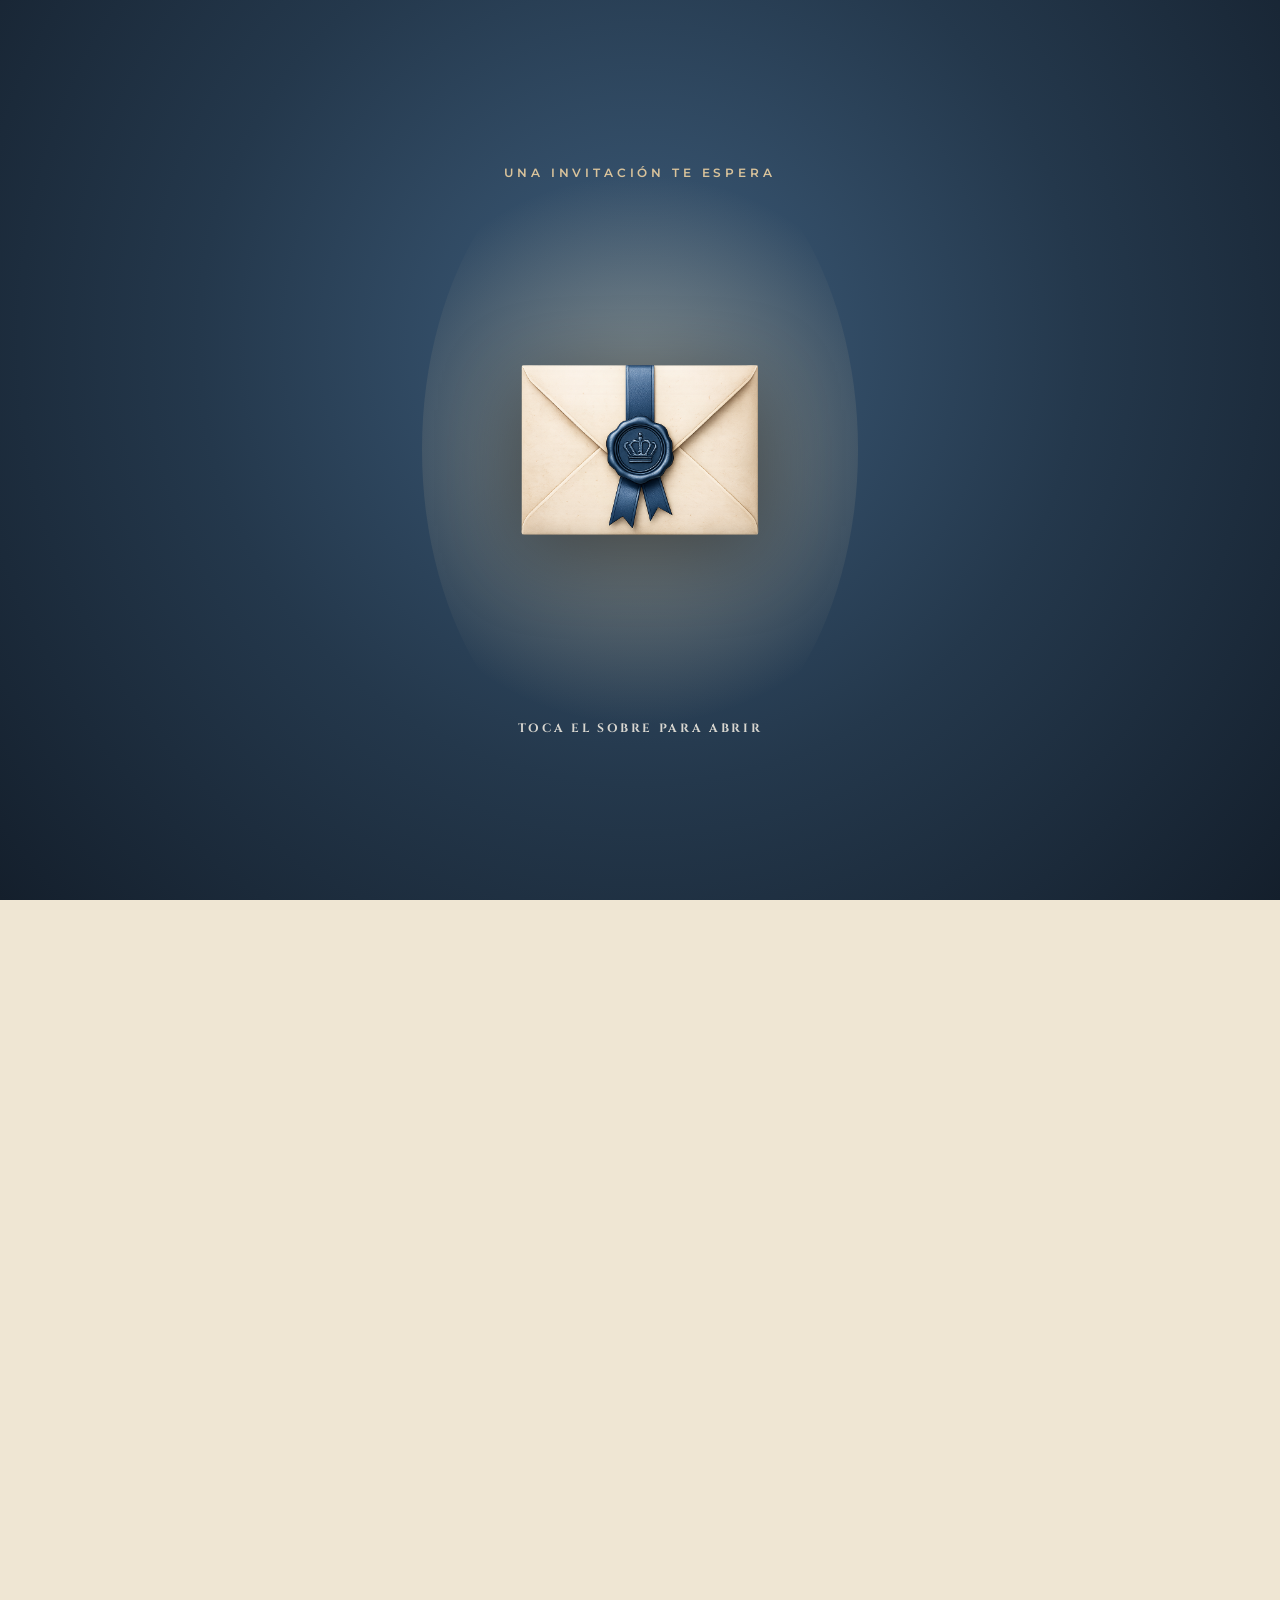
==== commit e7464bb8: "finish primera version" ====
--- a/index.html
+++ b/index.html
@@ -1,5 +1,5 @@
-<!DOCTYPE html>
-<html lang="es">
+﻿<!DOCTYPE html>
+<html lang="es" class="intro-locked">
 <head>
   <meta charset="UTF-8">
   <meta name="viewport" content="width=device-width, initial-scale=1.0">
@@ -8,7 +8,35 @@
   <link rel="stylesheet" href="https://cdnjs.cloudflare.com/ajax/libs/font-awesome/6.5.1/css/all.min.css">
   <link rel="stylesheet" href="css/main.css">
 </head>
-<body>
+<body class="intro-locked">
+
+  <!-- Pantalla de bienvenida · Sobre con sello -->
+  <div id="intro" class="intro" role="dialog" aria-modal="true" aria-label="Pantalla de bienvenida">
+    <div class="intro__sparkle intro__sparkle--1" aria-hidden="true"></div>
+    <div class="intro__sparkle intro__sparkle--2" aria-hidden="true"></div>
+    <div class="intro__sparkle intro__sparkle--3" aria-hidden="true"></div>
+    <div class="intro__sparkle intro__sparkle--4" aria-hidden="true"></div>
+    <div class="intro__sparkle intro__sparkle--5" aria-hidden="true"></div>
+    <div class="intro__sparkle intro__sparkle--6" aria-hidden="true"></div>
+
+    <div class="intro__flash" aria-hidden="true"></div>
+
+    <div class="intro__content">
+      <p class="intro__eyebrow">Una invitación te espera</p>
+      <button type="button" id="intro-envelope" class="intro__envelope" aria-label="Abrir la invitación">
+        <img class="intro__envelope-img" src="assets/images/sobre.png" alt="" draggable="false">
+      </button>
+      <p class="intro__hint">Toca el sobre para abrir</p>
+    </div>
+  </div>
+
+  <audio id="bg-audio" preload="auto" loop>
+    <source src="assets/After%20Sunset%20-%20Alex%20Jones%20_%20Xander%20Jones.mp3" type="audio/mpeg">
+  </audio>
+
+  <button type="button" id="music-toggle" class="music-toggle" aria-pressed="true" aria-label="Pausar música">
+    <i class="fa-solid fa-pause" aria-hidden="true"></i>
+  </button>
 
   <!-- Sección 1 — Presentación -->
   <section id="presentacion" class="invite-card" style="--ar: 853/1280;">
@@ -29,8 +57,8 @@
     </div>
 
     <a href="#padres-padrinos" class="scroll-cue">
-      Sigue al Conejo Blanco
-      <span class="arrow">↓</span>
+      <span class="scroll-cue__label">Sigue al Conejo Blanco</span>
+      <i class="fa-solid fa-arrow-down arrow" aria-hidden="true"></i>
     </a>
   </section>
 
@@ -67,6 +95,11 @@
         <p class="pp__message" id="pp-message">Con su bendición y alegría, te invitamos a celebrar mis quince años</p>
       </div>
     </div>
+
+    <a href="#contador" class="scroll-cue">
+      <span class="scroll-cue__label">Sigue al Conejo Blanco</span>
+      <i class="fa-solid fa-arrow-down arrow" aria-hidden="true"></i>
+    </a>
   </section>
 
   <!-- Sección 2 — Contador -->
@@ -106,6 +139,11 @@
 
       <p class="date-small reveal">22 de agosto, 2026 · 7:00 PM</p>
     </div>
+
+    <a href="#galeria2" class="scroll-cue">
+      <span class="scroll-cue__label">Sigue al Conejo Blanco</span>
+      <i class="fa-solid fa-arrow-down arrow" aria-hidden="true"></i>
+    </a>
   </section>
 
   <!-- Sección 3 — Galería (carrusel) -->
@@ -126,29 +164,14 @@
         <div class="carrusel__dots" role="tablist" aria-label="Fotos de la galería"></div>
       </div>
     </div>
-  </section>
-
-  <!-- Sección 4 — Galería coverflow -->
-  <section id="galeria-coverflow" class="invite-card" style="--ar: 957/1643;" aria-label="Galería de recuerdos">
-    <img class="bg reveal" src="assets/images/fondo-inv.png" alt="Marco decorativo de pergamino">
-
-    <div class="content gcv__content">
-      <header class="gcv__header">
-        <h2 class="gcv__title">Galería</h2>
-       
-      </header>
-
-      <div class="gcv__coverflow">
-        <button type="button" class="gcv__nav gcv__nav--prev" aria-label="Foto anterior">❮</button>
-        <div class="gcv__track"></div>
-        <button type="button" class="gcv__nav gcv__nav--next" aria-label="Foto siguiente">❯</button>
-      </div>
-
-      <div class="gcv__indicators" role="tablist" aria-label="Fotos de la galería"></div>
-    </div>
-  </section>
-
-  <!-- Sección 5 — Itinerario -->
+
+    <a href="#itinerario2" class="scroll-cue">
+      <span class="scroll-cue__label">Sigue al Conejo Blanco</span>
+      <i class="fa-solid fa-arrow-down arrow" aria-hidden="true"></i>
+    </a>
+  </section>
+
+  <!-- Sección 4 — Itinerario -->
   <section id="itinerario2" class="invite-card" style="--ar: 768/1376;">
     <img class="bg reveal" src="assets/images/bg-itinerario.png" alt="Fondo decorativo del itinerario">
 
@@ -162,6 +185,11 @@
         <div class="it2__items" id="itinerario2-items"></div>
       </div>
     </div>
+
+    <a href="#ubicaciones" class="scroll-cue">
+      <span class="scroll-cue__label">Sigue al Conejo Blanco</span>
+      <i class="fa-solid fa-arrow-down arrow" aria-hidden="true"></i>
+    </a>
   </section>
 
   <!-- Sección 6 — Ubicaciones -->
@@ -170,6 +198,11 @@
       <h2 class="ubicaciones__titulo">Ubicaciones</h2>
     </header>
     <div id="ubicaciones-list"></div>
+
+    <a href="#lluvia-sobres" class="scroll-cue scroll-cue--inline">
+      <span class="scroll-cue__label">Sigue al Conejo Blanco</span>
+      <i class="fa-solid fa-arrow-down arrow" aria-hidden="true"></i>
+    </a>
   </section>
 
   <!-- Sección 7 — Lluvia de sobres -->
@@ -187,6 +220,11 @@
         Es una tradición que los invitados obsequien dinero dentro de un sobre.
       </p>
     </div>
+
+    <a href="#confirmacion" class="scroll-cue">
+      <span class="scroll-cue__label">Sigue al Conejo Blanco</span>
+      <i class="fa-solid fa-arrow-down arrow" aria-hidden="true"></i>
+    </a>
   </section>
 
   <!-- Sección 8 — Confirmación de asistencia -->
@@ -226,9 +264,9 @@
 
         <a
           class="cf__btn"
-          href="https://forms.gle/TUFORMULARIO"
-          target="_blank"
-          rel="noopener noreferrer"
+          href="#"
+          role="button"
+          aria-disabled="true"
         >
           <span>
             <i class="fa-solid fa-envelope-open" aria-hidden="true"></i>
--- a/css/main.css
+++ b/css/main.css
@@ -3,8 +3,8 @@
 @import url('padres-padrinos.css');
 @import url('contador.css');
 @import url('galeria2.css');
-@import url('../galeria-coverflow/coverflow.css');
 @import url('itinerario2.css');
 @import url('ubicaciones.css');
 @import url('lluvia-sobres.css');
 @import url('confirmacion.css');
+@import url('intro.css');
